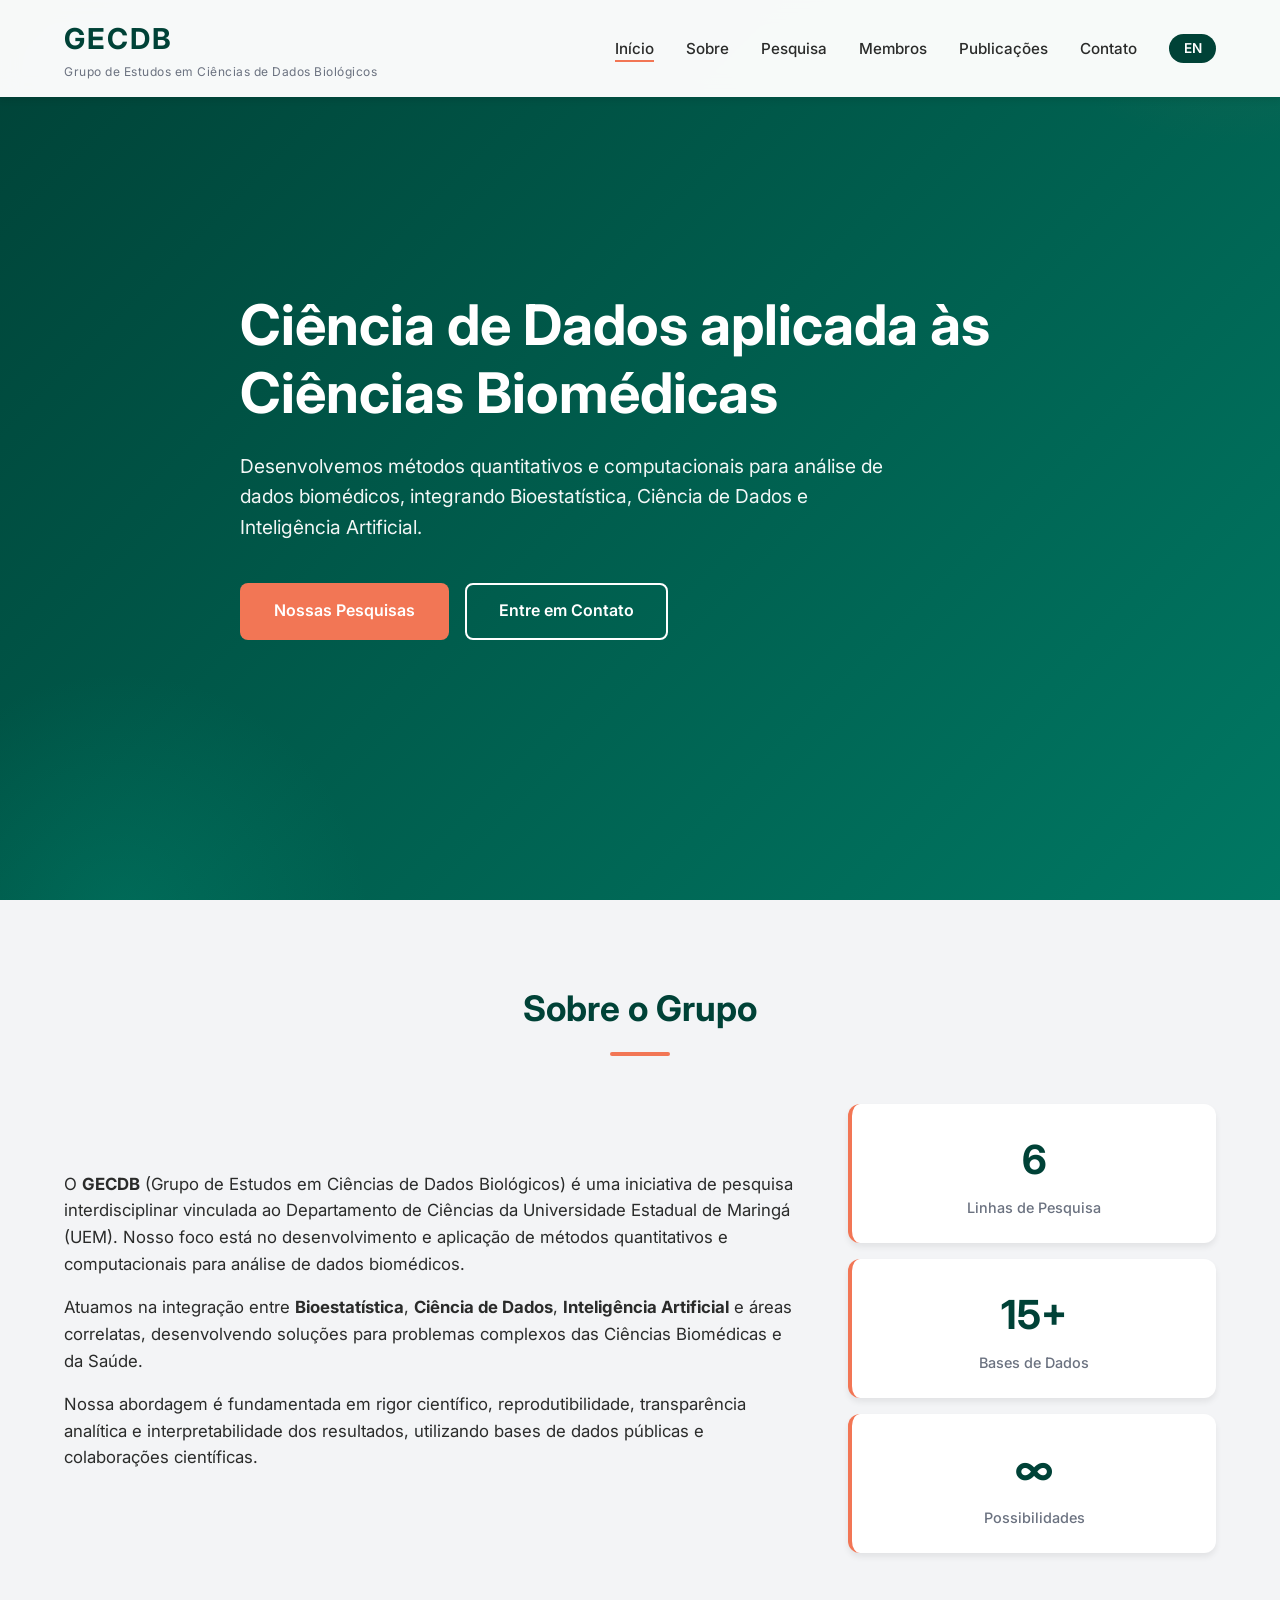
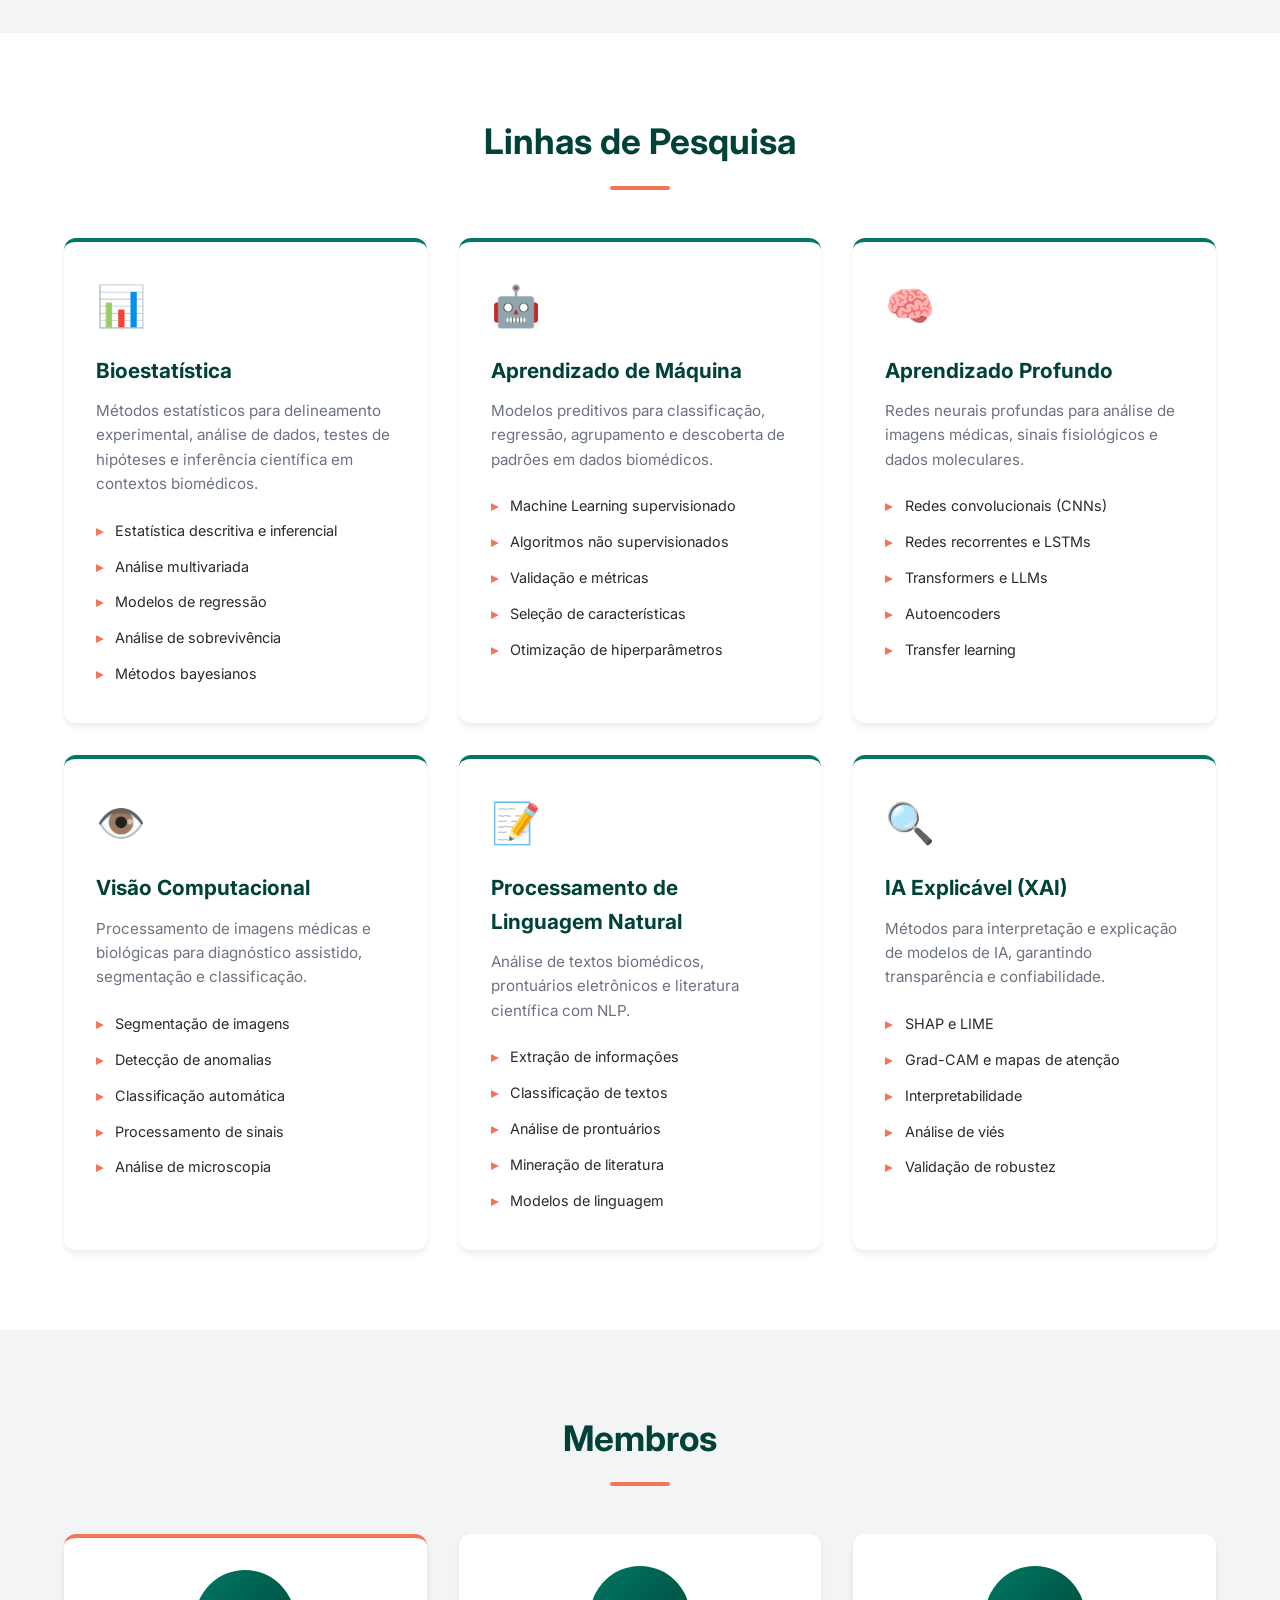
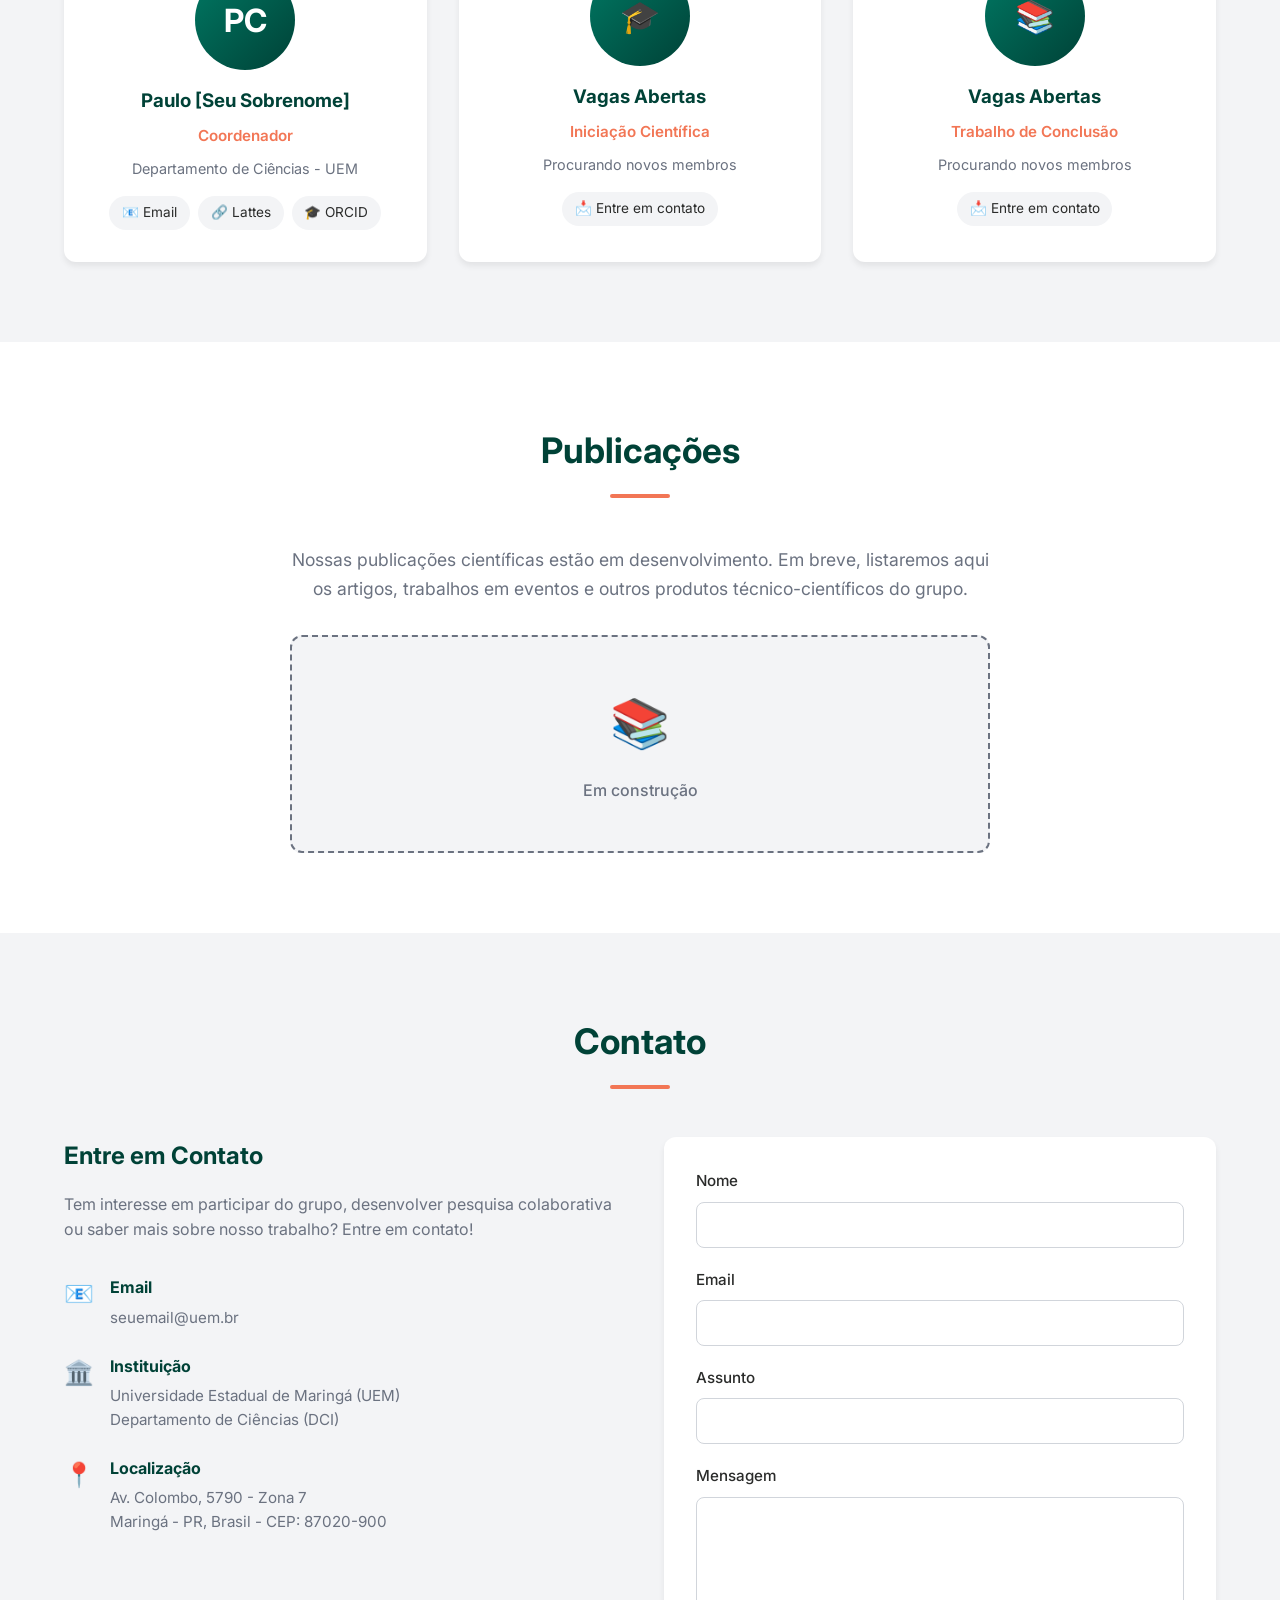
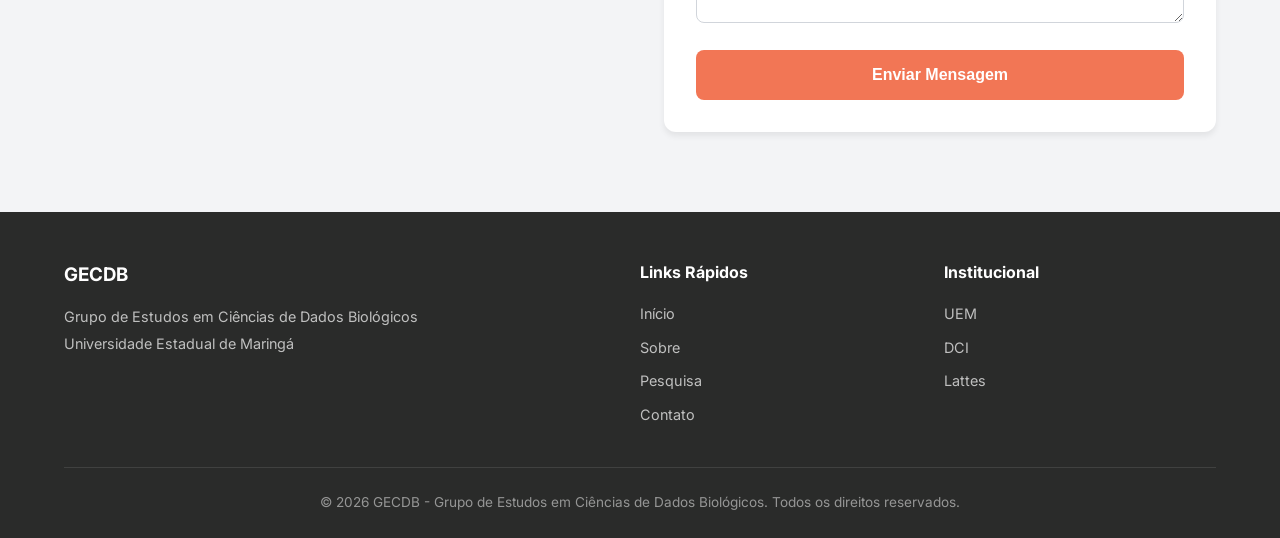
==== index.html @ 0b62d238 "Add files via upload" ====
<!DOCTYPE html>
<html lang="pt-BR">
<head>
    <meta charset="UTF-8">
    <meta name="viewport" content="width=device-width, initial-scale=1.0">
    <meta name="description" content="GECDB - Grupo de Estudos em Ciências de Dados Biológicos da Universidade Estadual de Maringá">
    <title>GECDB - Grupo de Estudos em Ciências de Dados Biológicos | UEM</title>
    <link rel="stylesheet" href="css/style.css">
    <link rel="preconnect" href="https://fonts.googleapis.com">
    <link rel="preconnect" href="https://fonts.gstatic.com" crossorigin>
    <link href="https://fonts.googleapis.com/css2?family=Inter:wght@300;400;500;600;700&display=swap" rel="stylesheet">
</head>
<body>

    <!-- CABEÇALHO -->
    <header class="header">
        <div class="container">
            <div class="header-content">
                <div class="logo">
                    <h1>GECDB</h1>
                    <span class="subtitle">Grupo de Estudos em Ciências de Dados Biológicos</span>
                </div>
                <nav class="nav">
                    <button class="menu-toggle" aria-label="Menu">
                        <span></span><span></span><span></span>
                    </button>
                    <ul class="nav-menu">
                        <li><a href="#inicio" class="nav-link active">Início</a></li>
                        <li><a href="#sobre" class="nav-link">Sobre</a></li>
                        <li><a href="#pesquisa" class="nav-link">Pesquisa</a></li>
                        <li><a href="#membros" class="nav-link">Membros</a></li>
                        <li><a href="#publicacoes" class="nav-link">Publicações</a></li>
                        <li><a href="#contato" class="nav-link">Contato</a></li>
                        <li><a href="en/" class="nav-link lang-switch">EN</a></li>
                    </ul>
                </nav>
            </div>
        </div>
    </header>

    <!-- HERO / INÍCIO -->
    <section id="inicio" class="hero">
        <div class="container">
            <div class="hero-content">
                <h2 class="hero-title">Ciência de Dados aplicada às Ciências Biomédicas</h2>
                <p class="hero-description">
                    Desenvolvemos métodos quantitativos e computacionais para análise de dados biomédicos,
                    integrando Bioestatística, Ciência de Dados e Inteligência Artificial.
                </p>
                <div class="hero-buttons">
                    <a href="#pesquisa" class="btn btn-primary">Nossas Pesquisas</a>
                    <a href="#contato" class="btn btn-secondary">Entre em Contato</a>
                </div>
            </div>
        </div>
    </section>

    <!-- SOBRE -->
    <section id="sobre" class="section about">
        <div class="container">
            <h2 class="section-title">Sobre o Grupo</h2>
            <div class="about-content">
                <div class="about-text">
                    <p>
                        O <strong>GECDB</strong> (Grupo de Estudos em Ciências de Dados Biológicos) é uma iniciativa
                        de pesquisa interdisciplinar vinculada ao Departamento de Ciências da Universidade Estadual
                        de Maringá (UEM). Nosso foco está no desenvolvimento e aplicação de métodos quantitativos
                        e computacionais para análise de dados biomédicos.
                    </p>
                    <p>
                        Atuamos na integração entre <strong>Bioestatística</strong>, <strong>Ciência de Dados</strong>,
                        <strong>Inteligência Artificial</strong> e áreas correlatas, desenvolvendo soluções para problemas
                        complexos das Ciências Biomédicas e da Saúde.
                    </p>
                    <p>
                        Nossa abordagem é fundamentada em rigor científico, reprodutibilidade, transparência analítica
                        e interpretabilidade dos resultados, utilizando bases de dados públicas e colaborações científicas.
                    </p>
                </div>
                <div class="about-stats">
                    <div class="stat-card">
                        <div class="stat-number">6</div>
                        <div class="stat-label">Linhas de Pesquisa</div>
                    </div>
                    <div class="stat-card">
                        <div class="stat-number">15+</div>
                        <div class="stat-label">Bases de Dados</div>
                    </div>
                    <div class="stat-card">
                        <div class="stat-number">∞</div>
                        <div class="stat-label">Possibilidades</div>
                    </div>
                </div>
            </div>
        </div>
    </section>

    <!-- LINHAS DE PESQUISA -->
    <section id="pesquisa" class="section research">
        <div class="container">
            <h2 class="section-title">Linhas de Pesquisa</h2>
            <div class="research-grid">
                <div class="research-card">
                    <div class="research-icon">📊</div>
                    <h3>Bioestatística</h3>
                    <p>Métodos estatísticos para delineamento experimental, análise de dados, testes de hipóteses e inferência científica em contextos biomédicos.</p>
                    <ul class="research-topics">
                        <li>Estatística descritiva e inferencial</li>
                        <li>Análise multivariada</li>
                        <li>Modelos de regressão</li>
                        <li>Análise de sobrevivência</li>
                        <li>Métodos bayesianos</li>
                    </ul>
                </div>

                <div class="research-card">
                    <div class="research-icon">🤖</div>
                    <h3>Aprendizado de Máquina</h3>
                    <p>Modelos preditivos para classificação, regressão, agrupamento e descoberta de padrões em dados biomédicos.</p>
                    <ul class="research-topics">
                        <li>Machine Learning supervisionado</li>
                        <li>Algoritmos não supervisionados</li>
                        <li>Validação e métricas</li>
                        <li>Seleção de características</li>
                        <li>Otimização de hiperparâmetros</li>
                    </ul>
                </div>

                <div class="research-card">
                    <div class="research-icon">🧠</div>
                    <h3>Aprendizado Profundo</h3>
                    <p>Redes neurais profundas para análise de imagens médicas, sinais fisiológicos e dados moleculares.</p>
                    <ul class="research-topics">
                        <li>Redes convolucionais (CNNs)</li>
                        <li>Redes recorrentes e LSTMs</li>
                        <li>Transformers e LLMs</li>
                        <li>Autoencoders</li>
                        <li>Transfer learning</li>
                    </ul>
                </div>

                <div class="research-card">
                    <div class="research-icon">👁️</div>
                    <h3>Visão Computacional</h3>
                    <p>Processamento de imagens médicas e biológicas para diagnóstico assistido, segmentação e classificação.</p>
                    <ul class="research-topics">
                        <li>Segmentação de imagens</li>
                        <li>Detecção de anomalias</li>
                        <li>Classificação automática</li>
                        <li>Processamento de sinais</li>
                        <li>Análise de microscopia</li>
                    </ul>
                </div>

                <div class="research-card">
                    <div class="research-icon">📝</div>
                    <h3>Processamento de Linguagem Natural</h3>
                    <p>Análise de textos biomédicos, prontuários eletrônicos e literatura científica com NLP.</p>
                    <ul class="research-topics">
                        <li>Extração de informações</li>
                        <li>Classificação de textos</li>
                        <li>Análise de prontuários</li>
                        <li>Mineração de literatura</li>
                        <li>Modelos de linguagem</li>
                    </ul>
                </div>

                <div class="research-card">
                    <div class="research-icon">🔍</div>
                    <h3>IA Explicável (XAI)</h3>
                    <p>Métodos para interpretação e explicação de modelos de IA, garantindo transparência e confiabilidade.</p>
                    <ul class="research-topics">
                        <li>SHAP e LIME</li>
                        <li>Grad-CAM e mapas de atenção</li>
                        <li>Interpretabilidade</li>
                        <li>Análise de viés</li>
                        <li>Validação de robustez</li>
                    </ul>
                </div>
            </div>
        </div>
    </section>

    <!-- MEMBROS -->
    <section id="membros" class="section members">
        <div class="container">
            <h2 class="section-title">Membros</h2>
            <div class="members-grid">
                <div class="member-card coordinator">
                    <div class="member-photo">
                        <div class="photo-placeholder">PC</div>
                    </div>
                    <h3>Paulo [Seu Sobrenome]</h3>
                    <p class="member-role">Coordenador</p>
                    <p class="member-affiliation">Departamento de Ciências - UEM</p>
                    <div class="member-links">
                        <a href="mailto:seuemail@uem.br" class="member-link">📧 Email</a>
                        <a href="#" class="member-link">🔗 Lattes</a>
                        <a href="#" class="member-link">🎓 ORCID</a>
                    </div>
                </div>

                <div class="member-card">
                    <div class="member-photo">
                        <div class="photo-placeholder">🎓</div>
                    </div>
                    <h3>Vagas Abertas</h3>
                    <p class="member-role">Iniciação Científica</p>
                    <p class="member-affiliation">Procurando novos membros</p>
                    <div class="member-links">
                        <a href="#contato" class="member-link">📩 Entre em contato</a>
                    </div>
                </div>

                <div class="member-card">
                    <div class="member-photo">
                        <div class="photo-placeholder">📚</div>
                    </div>
                    <h3>Vagas Abertas</h3>
                    <p class="member-role">Trabalho de Conclusão</p>
                    <p class="member-affiliation">Procurando novos membros</p>
                    <div class="member-links">
                        <a href="#contato" class="member-link">📩 Entre em contato</a>
                    </div>
                </div>
            </div>
        </div>
    </section>

    <!-- PUBLICAÇÕES -->
    <section id="publicacoes" class="section publications">
        <div class="container">
            <h2 class="section-title">Publicações</h2>
            <div class="publications-content">
                <p class="publications-intro">
                    Nossas publicações científicas estão em desenvolvimento. Em breve, listaremos aqui
                    os artigos, trabalhos em eventos e outros produtos técnico-científicos do grupo.
                </p>
                <div class="publications-placeholder">
                    <div class="placeholder-icon">📚</div>
                    <p>Em construção</p>
                </div>
            </div>
        </div>
    </section>

    <!-- CONTATO -->
    <section id="contato" class="section contact">
        <div class="container">
            <h2 class="section-title">Contato</h2>
            <div class="contact-content">
                <div class="contact-info">
                    <h3>Entre em Contato</h3>
                    <p>
                        Tem interesse em participar do grupo, desenvolver pesquisa colaborativa ou
                        saber mais sobre nosso trabalho? Entre em contato!
                    </p>
                    <div class="contact-details">
                        <div class="contact-item">
                            <span class="contact-icon">📧</span>
                            <div>
                                <strong>Email</strong>
                                <a href="mailto:seuemail@uem.br">seuemail@uem.br</a>
                            </div>
                        </div>
                        <div class="contact-item">
                            <span class="contact-icon">🏛️</span>
                            <div>
                                <strong>Instituição</strong>
                                <p>Universidade Estadual de Maringá (UEM)</p>
                                <p>Departamento de Ciências (DCI)</p>
                            </div>
                        </div>
                        <div class="contact-item">
                            <span class="contact-icon">📍</span>
                            <div>
                                <strong>Localização</strong>
                                <p>Av. Colombo, 5790 - Zona 7</p>
                                <p>Maringá - PR, Brasil - CEP: 87020-900</p>
                            </div>
                        </div>
                    </div>
                </div>
                <div class="contact-form-container">
                    <form class="contact-form" id="contactForm">
                        <div class="form-group">
                            <label for="name">Nome</label>
                            <input type="text" id="name" name="name" required>
                        </div>
                        <div class="form-group">
                            <label for="email">Email</label>
                            <input type="email" id="email" name="email" required>
                        </div>
                        <div class="form-group">
                            <label for="subject">Assunto</label>
                            <input type="text" id="subject" name="subject" required>
                        </div>
                        <div class="form-group">
                            <label for="message">Mensagem</label>
                            <textarea id="message" name="message" rows="5" required></textarea>
                        </div>
                        <button type="submit" class="btn btn-primary">Enviar Mensagem</button>
                    </form>
                </div>
            </div>
        </div>
    </section>

    <!-- RODAPÉ -->
    <footer class="footer">
        <div class="container">
            <div class="footer-content">
                <div class="footer-section">
                    <h3>GECDB</h3>
                    <p>Grupo de Estudos em Ciências de Dados Biológicos</p>
                    <p>Universidade Estadual de Maringá</p>
                </div>
                <div class="footer-section">
                    <h4>Links Rápidos</h4>
                    <ul>
                        <li><a href="#inicio">Início</a></li>
                        <li><a href="#sobre">Sobre</a></li>
                        <li><a href="#pesquisa">Pesquisa</a></li>
                        <li><a href="#contato">Contato</a></li>
                    </ul>
                </div>
                <div class="footer-section">
                    <h4>Institucional</h4>
                    <ul>
                        <li><a href="https://www.uem.br" target="_blank" rel="noopener">UEM</a></li>
                        <li><a href="https://www.dci.uem.br" target="_blank" rel="noopener">DCI</a></li>
                        <li><a href="https://plataformalattes.cnpq.br" target="_blank" rel="noopener">Lattes</a></li>
                    </ul>
                </div>
            </div>
            <div class="footer-bottom">
                <p>&copy; 2026 GECDB - Grupo de Estudos em Ciências de Dados Biológicos. Todos os direitos reservados.</p>
            </div>
        </div>
    </footer>

    <script src="js/script.js"></script>
</body>
</html>
---- css/style.css ----
/* ========================================
   VARIÁVEIS GLOBAIS (cores institucionais UEM + paleta própria)
   ======================================== */
:root {
    --verde-escuro: #004237;
    --verde-medio: #007863;
    --verde-claro: #00a88a;
    --coral: #f27655;
    --coral-escuro: #d85a3a;
    --cinza-escuro: #2a2b2a;
    --cinza-medio: #6b7280;
    --cinza-claro: #f3f4f6;
    --branco: #ffffff;
    --sombra: 0 4px 6px rgba(0, 0, 0, 0.07);
    --sombra-forte: 0 10px 25px rgba(0, 0, 0, 0.1);
    --transicao: all 0.3s ease;
}

/* ========================================
   RESET BÁSICO
   ======================================== */
* {
    margin: 0;
    padding: 0;
    box-sizing: border-box;
}

html {
    scroll-behavior: smooth;
    scroll-padding-top: 80px;
}

body {
    font-family: 'Inter', -apple-system, BlinkMacSystemFont, sans-serif;
    color: var(--cinza-escuro);
    line-height: 1.6;
    background: var(--branco);
}

a {
    color: var(--verde-medio);
    text-decoration: none;
    transition: var(--transicao);
}

a:hover {
    color: var(--coral);
}

ul {
    list-style: none;
}

img {
    max-width: 100%;
    display: block;
}

/* Container centralizado */
.container {
    max-width: 1200px;
    margin: 0 auto;
    padding: 0 1.5rem;
}

/* ========================================
   CABEÇALHO
   ======================================== */
.header {
    position: fixed;
    top: 0;
    left: 0;
    width: 100%;
    background: rgba(255, 255, 255, 0.97);
    backdrop-filter: blur(10px);
    box-shadow: var(--sombra);
    z-index: 1000;
    padding: 1rem 0;
}

.header-content {
    display: flex;
    justify-content: space-between;
    align-items: center;
}

.logo h1 {
    font-size: 1.8rem;
    font-weight: 700;
    color: var(--verde-escuro);
    letter-spacing: 2px;
}

.logo .subtitle {
    display: block;
    font-size: 0.75rem;
    color: var(--cinza-medio);
    font-weight: 400;
    letter-spacing: 0.5px;
}

.nav-menu {
    display: flex;
    gap: 2rem;
    align-items: center;
}

.nav-link {
    color: var(--cinza-escuro);
    font-weight: 500;
    font-size: 0.95rem;
    position: relative;
    padding: 0.25rem 0;
}

.nav-link::after {
    content: '';
    position: absolute;
    bottom: 0;
    left: 0;
    width: 0;
    height: 2px;
    background: var(--coral);
    transition: var(--transicao);
}

.nav-link:hover::after,
.nav-link.active::after {
    width: 100%;
}

.lang-switch {
    background: var(--verde-escuro);
    color: var(--branco) !important;
    padding: 0.4rem 0.9rem;
    border-radius: 20px;
    font-size: 0.85rem;
    font-weight: 600;
}

.lang-switch:hover {
    background: var(--coral);
    color: var(--branco) !important;
}

/* Botão menu mobile */
.menu-toggle {
    display: none;
    flex-direction: column;
    gap: 5px;
    background: none;
    border: none;
    cursor: pointer;
    padding: 0.5rem;
}

.menu-toggle span {
    width: 25px;
    height: 3px;
    background: var(--verde-escuro);
    border-radius: 2px;
    transition: var(--transicao);
}

/* ========================================
   HERO (SEÇÃO INICIAL)
   ======================================== */
.hero {
    min-height: 100vh;
    display: flex;
    align-items: center;
    background: linear-gradient(135deg, var(--verde-escuro) 0%, var(--verde-medio) 100%);
    color: var(--branco);
    padding: 6rem 0 4rem;
    position: relative;
    overflow: hidden;
}

.hero::before {
    content: '';
    position: absolute;
    top: -50%;
    right: -20%;
    width: 600px;
    height: 600px;
    background: radial-gradient(circle, rgba(242, 118, 85, 0.15) 0%, transparent 70%);
    border-radius: 50%;
}

.hero::after {
    content: '';
    position: absolute;
    bottom: -30%;
    left: -10%;
    width: 500px;
    height: 500px;
    background: radial-gradient(circle, rgba(0, 168, 138, 0.2) 0%, transparent 70%);
    border-radius: 50%;
}

.hero-content {
    position: relative;
    z-index: 1;
    max-width: 800px;
}

.hero-title {
    font-size: clamp(2rem, 5vw, 3.5rem);
    font-weight: 700;
    line-height: 1.2;
    margin-bottom: 1.5rem;
}

.hero-description {
    font-size: 1.2rem;
    margin-bottom: 2.5rem;
    opacity: 0.95;
    max-width: 650px;
}

.hero-buttons {
    display: flex;
    gap: 1rem;
    flex-wrap: wrap;
}

/* ========================================
   BOTÕES
   ======================================== */
.btn {
    display: inline-block;
    padding: 0.85rem 2rem;
    border-radius: 8px;
    font-weight: 600;
    font-size: 1rem;
    cursor: pointer;
    border: 2px solid transparent;
    transition: var(--transicao);
    text-align: center;
}

.btn-primary {
    background: var(--coral);
    color: var(--branco);
}

.btn-primary:hover {
    background: var(--coral-escuro);
    color: var(--branco);
    transform: translateY(-2px);
    box-shadow: var(--sombra-forte);
}

.btn-secondary {
    background: transparent;
    color: var(--branco);
    border-color: var(--branco);
}

.btn-secondary:hover {
    background: var(--branco);
    color: var(--verde-escuro);
    transform: translateY(-2px);
}

/* ========================================
   SEÇÕES GERAIS
   ======================================== */
.section {
    padding: 5rem 0;
}

.section-title {
    font-size: 2.2rem;
    font-weight: 700;
    color: var(--verde-escuro);
    text-align: center;
    margin-bottom: 3rem;
    position: relative;
}

.section-title::after {
    content: '';
    display: block;
    width: 60px;
    height: 4px;
    background: var(--coral);
    margin: 1rem auto 0;
    border-radius: 2px;
}

/* ========================================
   SOBRE
   ======================================== */
.about {
    background: var(--cinza-claro);
}

.about-content {
    display: grid;
    grid-template-columns: 2fr 1fr;
    gap: 3rem;
    align-items: center;
}

.about-text p {
    margin-bottom: 1rem;
    font-size: 1.05rem;
    color: var(--cinza-escuro);
}

.about-stats {
    display: flex;
    flex-direction: column;
    gap: 1rem;
}

.stat-card {
    background: var(--branco);
    padding: 1.5rem;
    border-radius: 12px;
    text-align: center;
    box-shadow: var(--sombra);
    border-left: 4px solid var(--coral);
    transition: var(--transicao);
}

.stat-card:hover {
    transform: translateY(-3px);
    box-shadow: var(--sombra-forte);
}

.stat-number {
    font-size: 2.5rem;
    font-weight: 700;
    color: var(--verde-escuro);
}

.stat-label {
    font-size: 0.9rem;
    color: var(--cinza-medio);
    font-weight: 500;
    margin-top: 0.25rem;
}

/* ========================================
   PESQUISA (GRID DE CARDS)
   ======================================== */
.research-grid {
    display: grid;
    grid-template-columns: repeat(auto-fit, minmax(300px, 1fr));
    gap: 2rem;
}

.research-card {
    background: var(--branco);
    padding: 2rem;
    border-radius: 12px;
    box-shadow: var(--sombra);
    transition: var(--transicao);
    border-top: 4px solid var(--verde-medio);
}

.research-card:hover {
    transform: translateY(-5px);
    box-shadow: var(--sombra-forte);
    border-top-color: var(--coral);
}

.research-icon {
    font-size: 2.5rem;
    margin-bottom: 1rem;
}

.research-card h3 {
    color: var(--verde-escuro);
    font-size: 1.3rem;
    margin-bottom: 0.75rem;
}

.research-card p {
    color: var(--cinza-medio);
    margin-bottom: 1rem;
    font-size: 0.95rem;
}

.research-topics {
    list-style: none;
    padding: 0;
}

.research-topics li {
    padding: 0.4rem 0;
    padding-left: 1.2rem;
    position: relative;
    font-size: 0.9rem;
    color: var(--cinza-escuro);
}

.research-topics li::before {
    content: '▸';
    position: absolute;
    left: 0;
    color: var(--coral);
    font-weight: bold;
}

/* ========================================
   MEMBROS
   ======================================== */
.members {
    background: var(--cinza-claro);
}

.members-grid {
    display: grid;
    grid-template-columns: repeat(auto-fit, minmax(250px, 1fr));
    gap: 2rem;
}

.member-card {
    background: var(--branco);
    padding: 2rem;
    border-radius: 12px;
    text-align: center;
    box-shadow: var(--sombra);
    transition: var(--transicao);
}

.member-card:hover {
    transform: translateY(-5px);
    box-shadow: var(--sombra-forte);
}

.member-card.coordinator {
    border-top: 4px solid var(--coral);
}

.member-photo {
    width: 100px;
    height: 100px;
    margin: 0 auto 1rem;
    border-radius: 50%;
    background: linear-gradient(135deg, var(--verde-medio), var(--verde-escuro));
    display: flex;
    align-items: center;
    justify-content: center;
    color: var(--branco);
    font-size: 2rem;
    font-weight: 700;
}

.member-card h3 {
    color: var(--verde-escuro);
    margin-bottom: 0.5rem;
}

.member-role {
    color: var(--coral);
    font-weight: 600;
    font-size: 0.95rem;
    margin-bottom: 0.5rem;
}

.member-affiliation {
    color: var(--cinza-medio);
    font-size: 0.9rem;
    margin-bottom: 1rem;
}

.member-links {
    display: flex;
    gap: 0.5rem;
    justify-content: center;
    flex-wrap: wrap;
}

.member-link {
    background: var(--cinza-claro);
    padding: 0.4rem 0.8rem;
    border-radius: 20px;
    font-size: 0.85rem;
    color: var(--cinza-escuro);
}

.member-link:hover {
    background: var(--coral);
    color: var(--branco);
}

/* ========================================
   PUBLICAÇÕES
   ======================================== */
.publications-content {
    text-align: center;
    max-width: 700px;
    margin: 0 auto;
}

.publications-intro {
    font-size: 1.1rem;
    color: var(--cinza-medio);
    margin-bottom: 2rem;
}

.publications-placeholder {
    background: var(--cinza-claro);
    padding: 3rem;
    border-radius: 12px;
    border: 2px dashed var(--cinza-medio);
}

.placeholder-icon {
    font-size: 3rem;
    margin-bottom: 1rem;
}

.publications-placeholder p {
    color: var(--cinza-medio);
    font-weight: 500;
}

/* ========================================
   CONTATO
   ======================================== */
.contact {
    background: var(--cinza-claro);
}

.contact-content {
    display: grid;
    grid-template-columns: 1fr 1fr;
    gap: 3rem;
}

.contact-info h3 {
    color: var(--verde-escuro);
    font-size: 1.5rem;
    margin-bottom: 1rem;
}

.contact-info > p {
    color: var(--cinza-medio);
    margin-bottom: 2rem;
}

.contact-details {
    display: flex;
    flex-direction: column;
    gap: 1.5rem;
}

.contact-item {
    display: flex;
    gap: 1rem;
    align-items: flex-start;
}

.contact-icon {
    font-size: 1.5rem;
    flex-shrink: 0;
}

.contact-item strong {
    display: block;
    color: var(--verde-escuro);
    margin-bottom: 0.25rem;
}

.contact-item p,
.contact-item a {
    color: var(--cinza-medio);
    font-size: 0.95rem;
}

/* Formulário */
.contact-form {
    background: var(--branco);
    padding: 2rem;
    border-radius: 12px;
    box-shadow: var(--sombra);
}

.form-group {
    margin-bottom: 1.25rem;
}

.form-group label {
    display: block;
    margin-bottom: 0.5rem;
    color: var(--cinza-escuro);
    font-weight: 500;
    font-size: 0.95rem;
}

.form-group input,
.form-group textarea {
    width: 100%;
    padding: 0.75rem 1rem;
    border: 1px solid #d1d5db;
    border-radius: 8px;
    font-family: inherit;
    font-size: 1rem;
    transition: var(--transicao);
}

.form-group input:focus,
.form-group textarea:focus {
    outline: none;
    border-color: var(--verde-medio);
    box-shadow: 0 0 0 3px rgba(0, 120, 99, 0.1);
}

.form-group textarea {
    resize: vertical;
    min-height: 120px;
}

.contact-form .btn {
    width: 100%;
}

/* ========================================
   RODAPÉ
   ======================================== */
.footer {
    background: var(--cinza-escuro);
    color: var(--branco);
    padding: 3rem 0 1.5rem;
}

.footer-content {
    display: grid;
    grid-template-columns: 2fr 1fr 1fr;
    gap: 2rem;
    margin-bottom: 2rem;
}

.footer-section h3,
.footer-section h4 {
    margin-bottom: 1rem;
    color: var(--branco);
}

.footer-section p {
    color: rgba(255, 255, 255, 0.7);
    font-size: 0.9rem;
    margin-bottom: 0.25rem;
}

.footer-section ul li {
    margin-bottom: 0.5rem;
}

.footer-section ul li a {
    color: rgba(255, 255, 255, 0.7);
    font-size: 0.9rem;
}

.footer-section ul li a:hover {
    color: var(--coral);
}

.footer-bottom {
    text-align: center;
    padding-top: 1.5rem;
    border-top: 1px solid rgba(255, 255, 255, 0.1);
}

.footer-bottom p {
    color: rgba(255, 255, 255, 0.5);
    font-size: 0.85rem;
}

/* ========================================
   RESPONSIVIDADE (CELULAR)
   ======================================== */
@media (max-width: 768px) {
    .menu-toggle {
        display: flex;
    }

    .nav-menu {
        position: fixed;
        top: 75px;
        right: -100%;
        width: 80%;
        max-width: 300px;
        height: calc(100vh - 75px);
        background: var(--branco);
        flex-direction: column;
        padding: 2rem;
        gap: 1.5rem;
        box-shadow: -5px 0 15px rgba(0, 0, 0, 0.1);
        transition: var(--transicao);
    }

    .nav-menu.active {
        right: 0;
    }

    .about-content,
    .contact-content {
        grid-template-columns: 1fr;
    }

    .footer-content {
        grid-template-columns: 1fr;
        text-align: center;
    }

    .hero-title {
        font-size: 2rem;
    }

    .hero-description {
        font-size: 1rem;
    }

    .section {
        padding: 3rem 0;
    }

    .section-title {
        font-size: 1.7rem;
    }
}
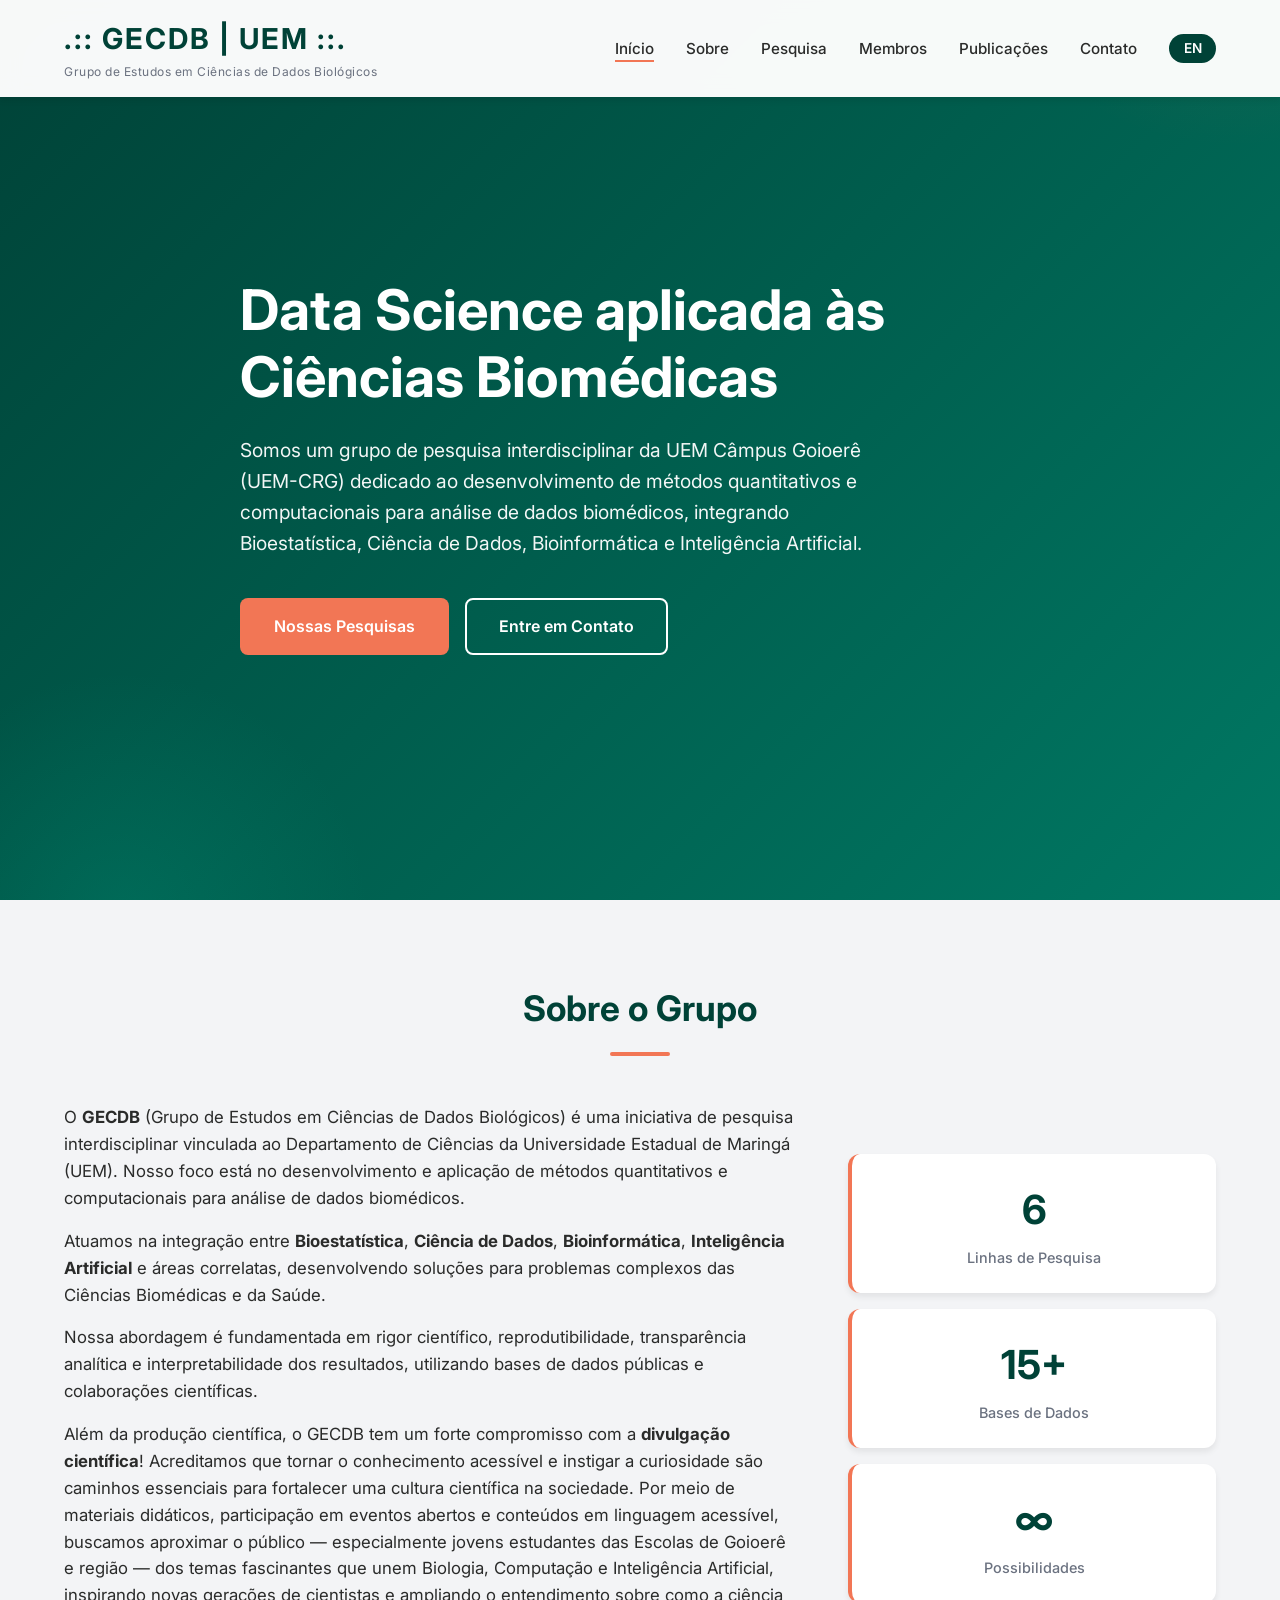
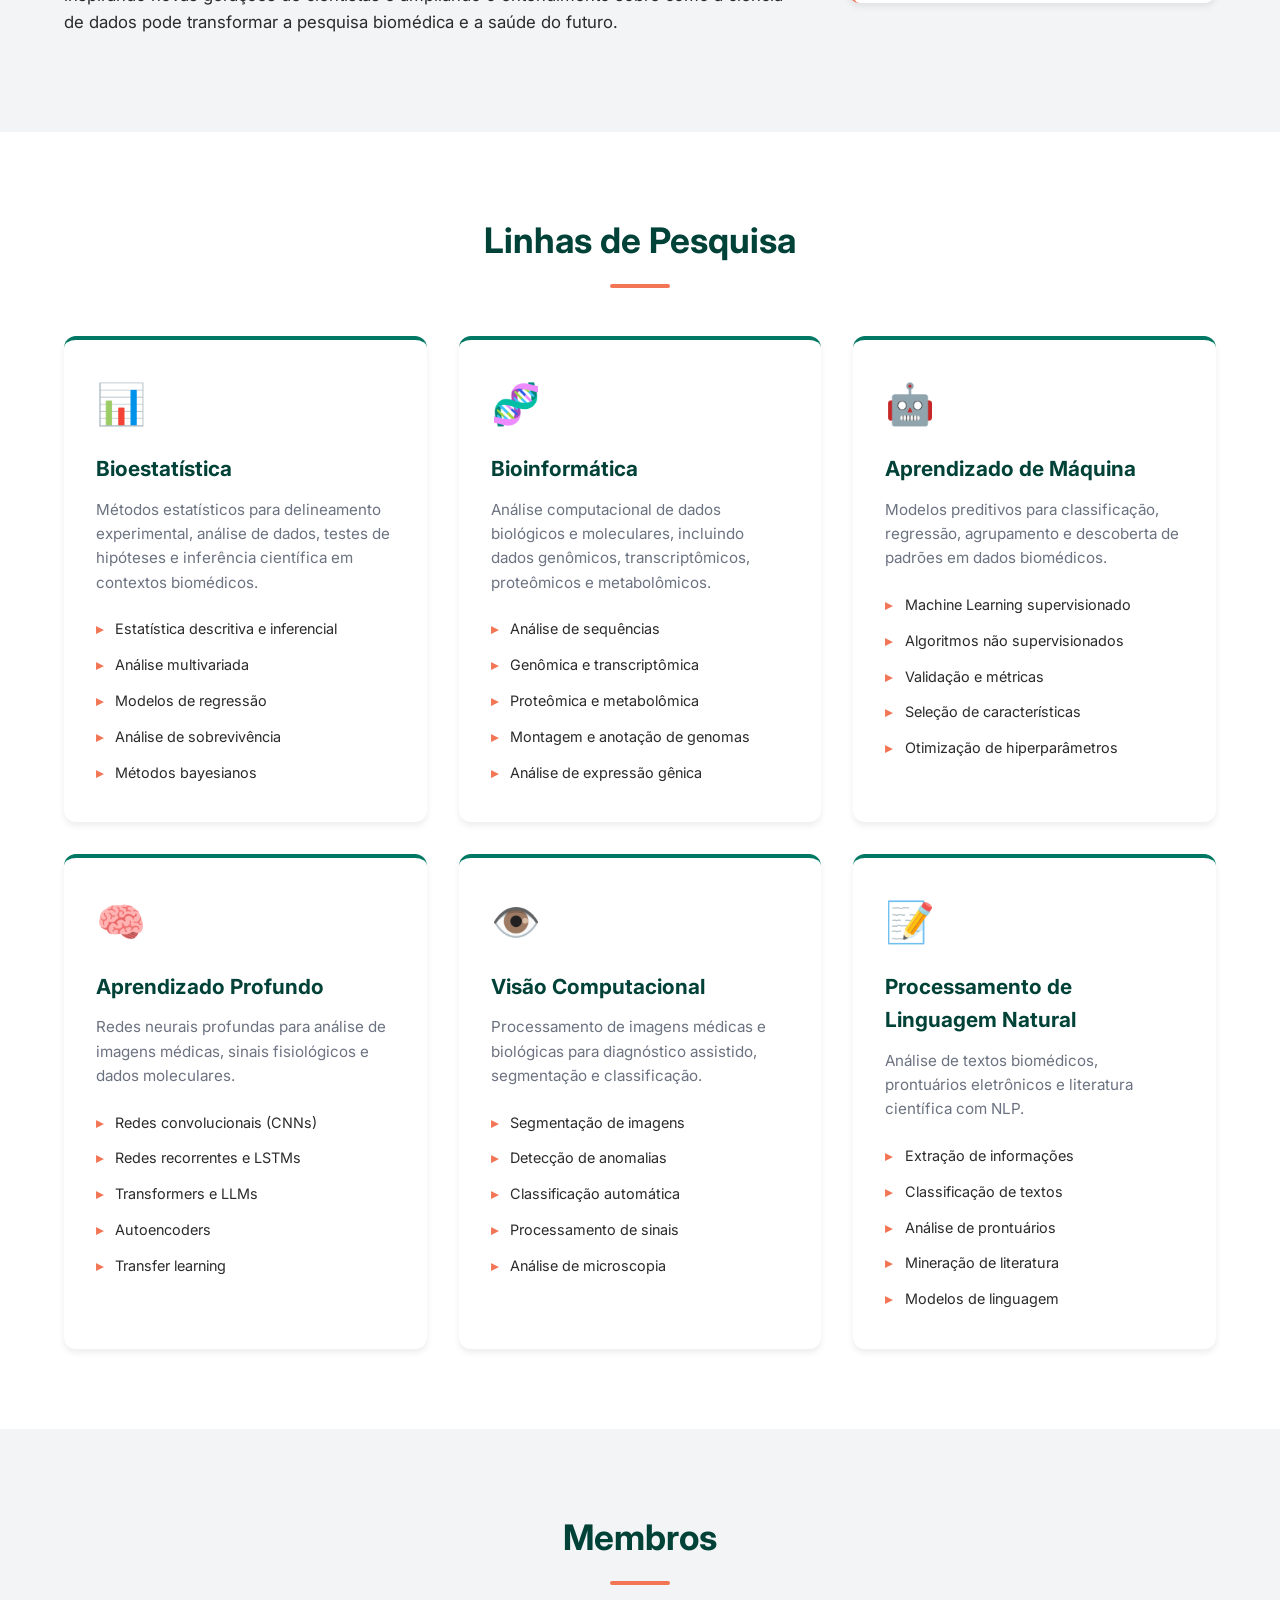
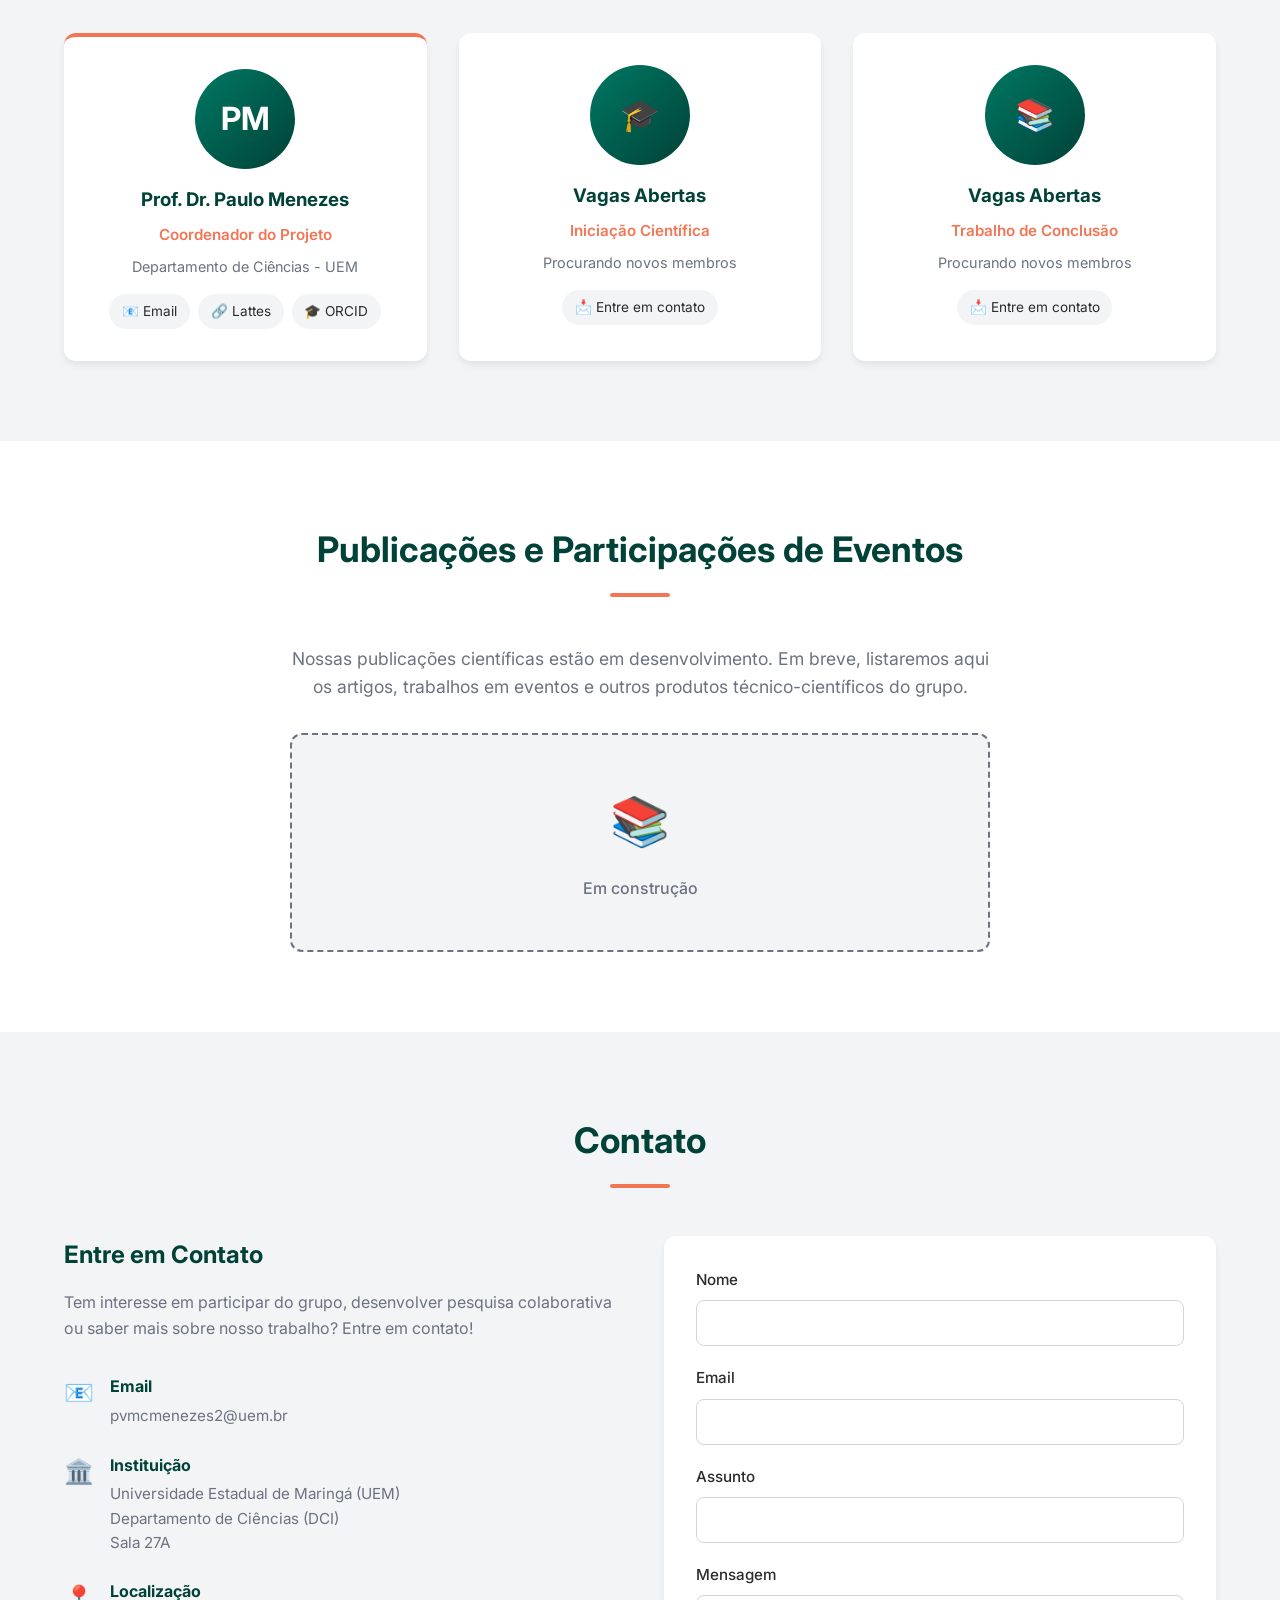
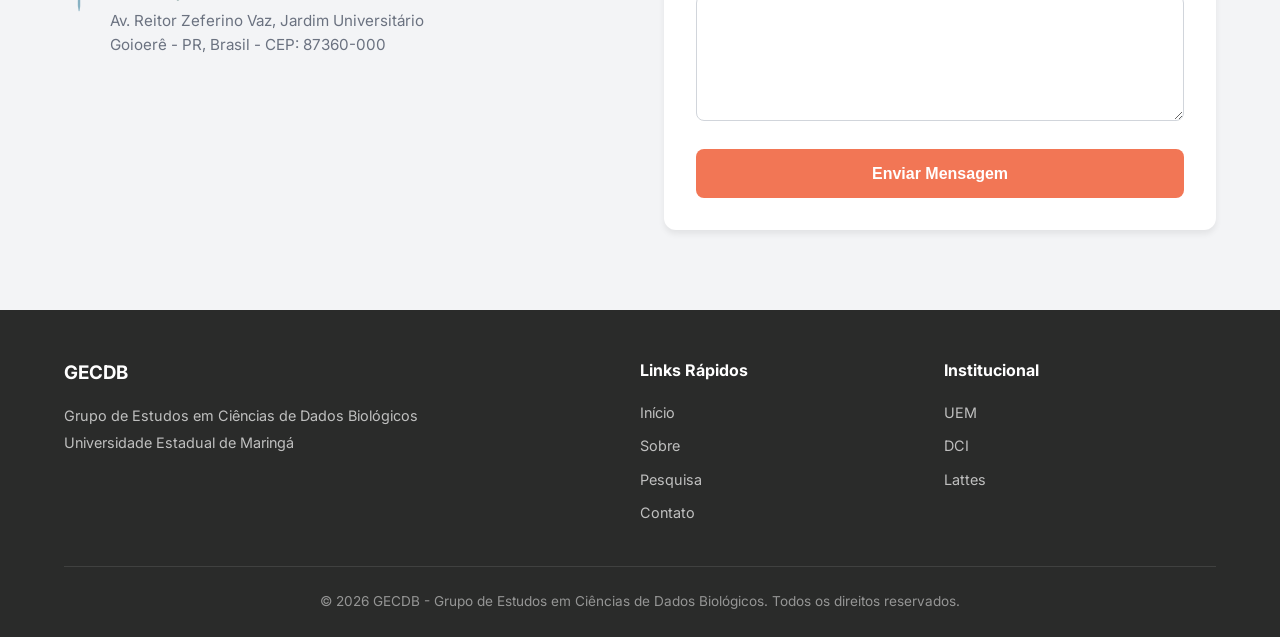
==== commit 48c3297e: "Add files via upload" ====
--- a/index.html
+++ b/index.html
@@ -4,7 +4,8 @@
     <meta charset="UTF-8">
     <meta name="viewport" content="width=device-width, initial-scale=1.0">
     <meta name="description" content="GECDB - Grupo de Estudos em Ciências de Dados Biológicos da Universidade Estadual de Maringá">
-    <title>GECDB - Grupo de Estudos em Ciências de Dados Biológicos | UEM</title>
+    <title>GECDB | Ciências de Dados | UEM</title> <!-- Este é um comentário -->
+
     <link rel="stylesheet" href="css/style.css">
     <link rel="preconnect" href="https://fonts.googleapis.com">
     <link rel="preconnect" href="https://fonts.gstatic.com" crossorigin>
@@ -17,7 +18,7 @@
         <div class="container">
             <div class="header-content">
                 <div class="logo">
-                    <h1>GECDB</h1>
+                    <h1>.:: GECDB | UEM ::.</h1>
                     <span class="subtitle">Grupo de Estudos em Ciências de Dados Biológicos</span>
                 </div>
                 <nav class="nav">
@@ -42,10 +43,10 @@
     <section id="inicio" class="hero">
         <div class="container">
             <div class="hero-content">
-                <h2 class="hero-title">Ciência de Dados aplicada às Ciências Biomédicas</h2>
+                <h2 class="hero-title">Data Science aplicada às Ciências Biomédicas</h2>
                 <p class="hero-description">
-                    Desenvolvemos métodos quantitativos e computacionais para análise de dados biomédicos,
-                    integrando Bioestatística, Ciência de Dados e Inteligência Artificial.
+                    Somos um grupo de pesquisa interdisciplinar da UEM Câmpus Goioerê (UEM-CRG) dedicado ao desenvolvimento de métodos quantitativos e computacionais para análise de dados biomédicos,
+                    integrando Bioestatística, Ciência de Dados, Bioinformática e Inteligência Artificial.
                 </p>
                 <div class="hero-buttons">
                     <a href="#pesquisa" class="btn btn-primary">Nossas Pesquisas</a>
@@ -69,12 +70,22 @@
                     </p>
                     <p>
                         Atuamos na integração entre <strong>Bioestatística</strong>, <strong>Ciência de Dados</strong>,
-                        <strong>Inteligência Artificial</strong> e áreas correlatas, desenvolvendo soluções para problemas
-                        complexos das Ciências Biomédicas e da Saúde.
+                        <strong>Bioinformática</strong>, <strong>Inteligência Artificial</strong> e áreas correlatas,
+                        desenvolvendo soluções para problemas complexos das Ciências Biomédicas e da Saúde.
                     </p>
                     <p>
                         Nossa abordagem é fundamentada em rigor científico, reprodutibilidade, transparência analítica
                         e interpretabilidade dos resultados, utilizando bases de dados públicas e colaborações científicas.
+                    </p>
+                    <p>
+                        Além da produção científica, o GECDB tem um forte compromisso com a <strong>divulgação
+                        científica</strong>! Acreditamos que tornar o conhecimento acessível e instigar a curiosidade
+                        são caminhos essenciais para fortalecer uma cultura científica na sociedade. Por meio de
+                        materiais didáticos, participação em eventos abertos e conteúdos em linguagem acessível,
+                        buscamos aproximar o público — especialmente jovens estudantes das Escolas de Goioerê e região — dos temas fascinantes que
+                        unem Biologia, Computação e Inteligência Artificial, inspirando novas gerações de cientistas e ampliando
+                        o entendimento sobre como a ciência de dados pode transformar a pesquisa biomédica e a
+                        saúde do futuro.
                     </p>
                 </div>
                 <div class="about-stats">
@@ -114,6 +125,19 @@
                 </div>
 
                 <div class="research-card">
+                    <div class="research-icon">🧬</div>
+                    <h3>Bioinformática</h3>
+                    <p>Análise computacional de dados biológicos e moleculares, incluindo dados genômicos, transcriptômicos, proteômicos e metabolômicos.</p>
+                    <ul class="research-topics">
+                        <li>Análise de sequências</li>
+                        <li>Genômica e transcriptômica</li>
+                        <li>Proteômica e metabolômica</li>
+                        <li>Montagem e anotação de genomas</li>
+                        <li>Análise de expressão gênica</li>
+                    </ul>
+                </div>
+
+                <div class="research-card">
                     <div class="research-icon">🤖</div>
                     <h3>Aprendizado de Máquina</h3>
                     <p>Modelos preditivos para classificação, regressão, agrupamento e descoberta de padrões em dados biomédicos.</p>
@@ -164,19 +188,6 @@
                         <li>Modelos de linguagem</li>
                     </ul>
                 </div>
-
-                <div class="research-card">
-                    <div class="research-icon">🔍</div>
-                    <h3>IA Explicável (XAI)</h3>
-                    <p>Métodos para interpretação e explicação de modelos de IA, garantindo transparência e confiabilidade.</p>
-                    <ul class="research-topics">
-                        <li>SHAP e LIME</li>
-                        <li>Grad-CAM e mapas de atenção</li>
-                        <li>Interpretabilidade</li>
-                        <li>Análise de viés</li>
-                        <li>Validação de robustez</li>
-                    </ul>
-                </div>
             </div>
         </div>
     </section>
@@ -188,15 +199,15 @@
             <div class="members-grid">
                 <div class="member-card coordinator">
                     <div class="member-photo">
-                        <div class="photo-placeholder">PC</div>
-                    </div>
-                    <h3>Paulo [Seu Sobrenome]</h3>
-                    <p class="member-role">Coordenador</p>
+                        <div class="photo-placeholder">PM</div>
+                    </div>
+                    <h3>Prof. Dr. Paulo Menezes</h3>
+                    <p class="member-role">Coordenador do Projeto</p>
                     <p class="member-affiliation">Departamento de Ciências - UEM</p>
                     <div class="member-links">
-                        <a href="mailto:seuemail@uem.br" class="member-link">📧 Email</a>
-                        <a href="#" class="member-link">🔗 Lattes</a>
-                        <a href="#" class="member-link">🎓 ORCID</a>
+                        <a href="mailto:pvmcmenezes2@uem.br" class="member-link">📧 Email</a>
+                        <a href="http://lattes.cnpq.br/9989115415178129" class="member-link">🔗 Lattes</a>
+                        <a href="https://orcid.org/0000-0002-5826-5007" class="member-link">🎓 ORCID</a>
                     </div>
                 </div>
 
@@ -208,7 +219,7 @@
                     <p class="member-role">Iniciação Científica</p>
                     <p class="member-affiliation">Procurando novos membros</p>
                     <div class="member-links">
-                        <a href="#contato" class="member-link">📩 Entre em contato</a>
+                        <a href="mailto:pvmcmenezes2@uem.br" class="member-link">📩 Entre em contato</a>
                     </div>
                 </div>
 
@@ -220,7 +231,7 @@
                     <p class="member-role">Trabalho de Conclusão</p>
                     <p class="member-affiliation">Procurando novos membros</p>
                     <div class="member-links">
-                        <a href="#contato" class="member-link">📩 Entre em contato</a>
+                        <a href="mailto:pvmcmenezes2@uem.br" class="member-link">📩 Entre em contato</a>
                     </div>
                 </div>
             </div>
@@ -230,7 +241,7 @@
     <!-- PUBLICAÇÕES -->
     <section id="publicacoes" class="section publications">
         <div class="container">
-            <h2 class="section-title">Publicações</h2>
+            <h2 class="section-title">Publicações e Participações de Eventos</h2>
             <div class="publications-content">
                 <p class="publications-intro">
                     Nossas publicações científicas estão em desenvolvimento. Em breve, listaremos aqui
@@ -260,7 +271,7 @@
                             <span class="contact-icon">📧</span>
                             <div>
                                 <strong>Email</strong>
-                                <a href="mailto:seuemail@uem.br">seuemail@uem.br</a>
+                                <a href="mailto:pvmcmenezes2@uem.br">pvmcmenezes2@uem.br</a>
                             </div>
                         </div>
                         <div class="contact-item">
@@ -269,14 +280,15 @@
                                 <strong>Instituição</strong>
                                 <p>Universidade Estadual de Maringá (UEM)</p>
                                 <p>Departamento de Ciências (DCI)</p>
+                                <p>Sala 27A</p>
                             </div>
                         </div>
                         <div class="contact-item">
                             <span class="contact-icon">📍</span>
                             <div>
                                 <strong>Localização</strong>
-                                <p>Av. Colombo, 5790 - Zona 7</p>
-                                <p>Maringá - PR, Brasil - CEP: 87020-900</p>
+                                <p>Av. Reitor Zeferino Vaz, Jardim Universitário</p>
+                                <p>Goioerê - PR, Brasil - CEP: 87360-000</p>
                             </div>
                         </div>
                     </div>
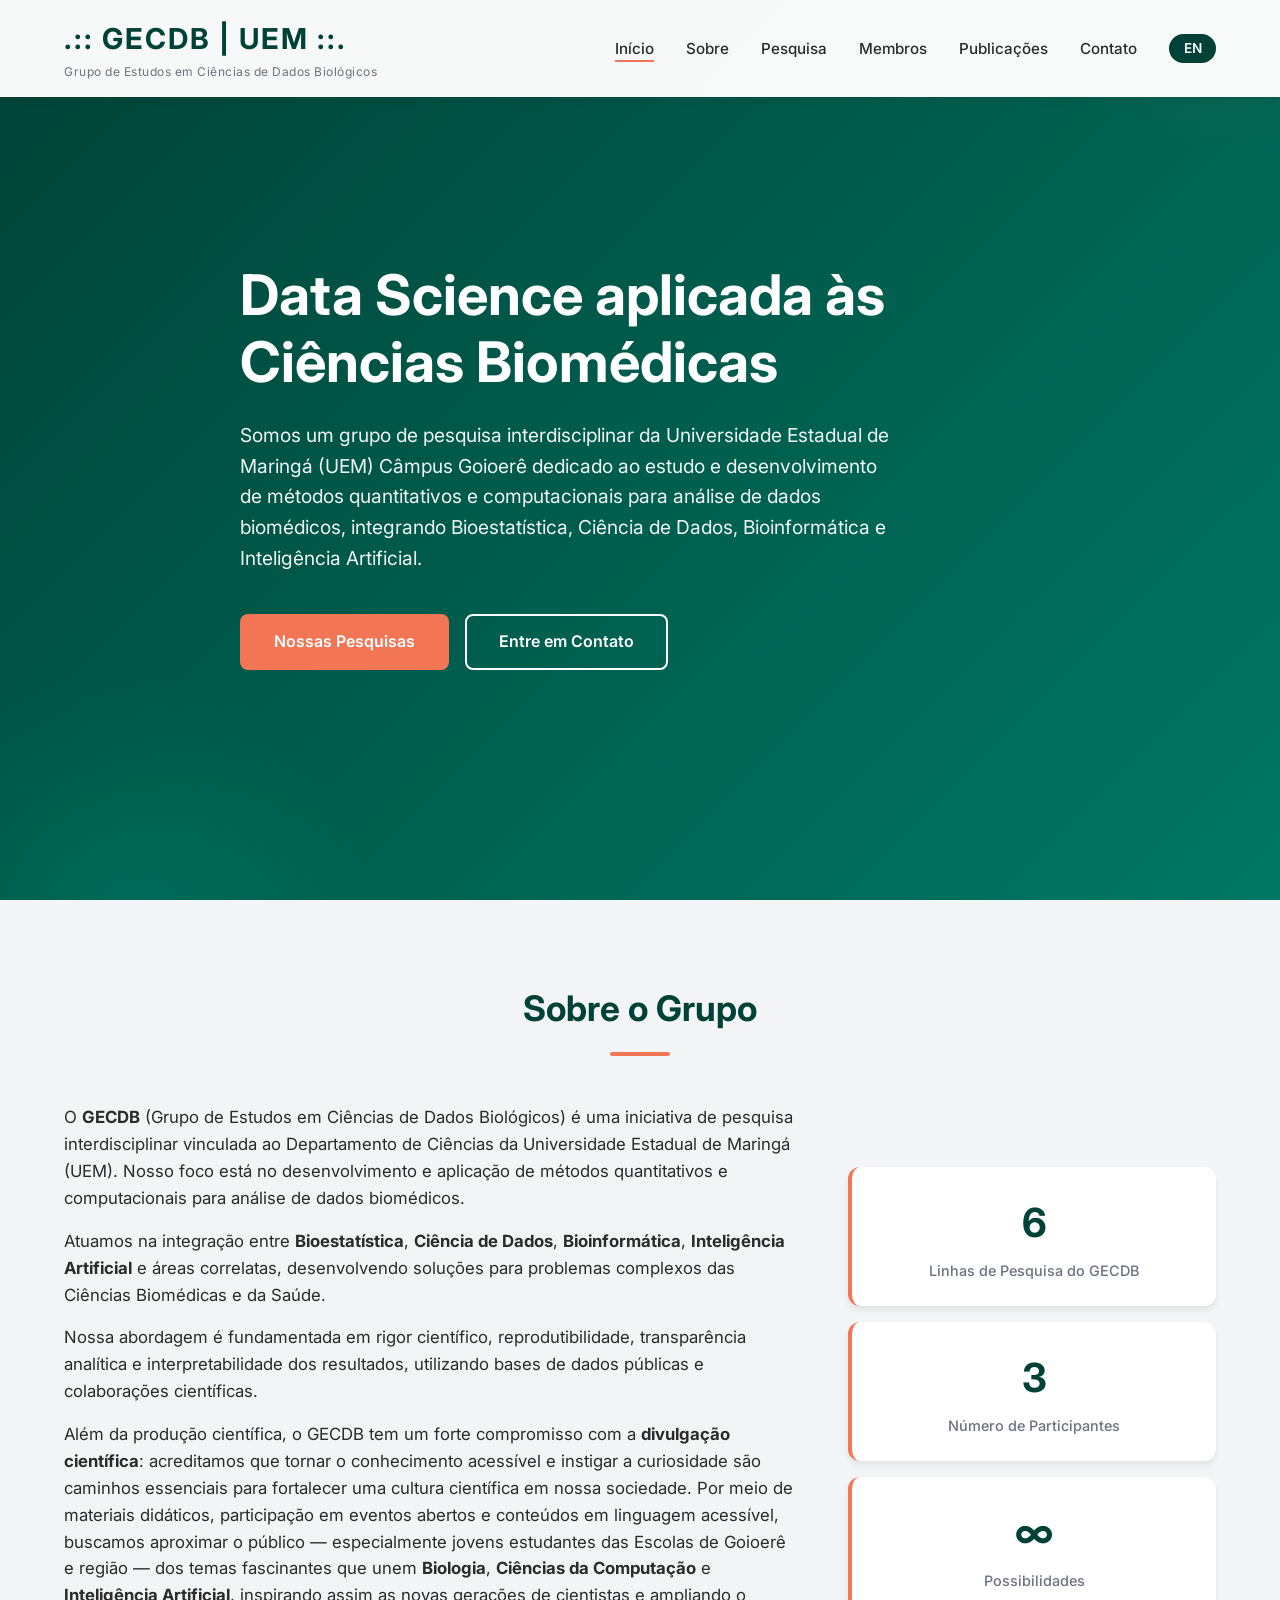
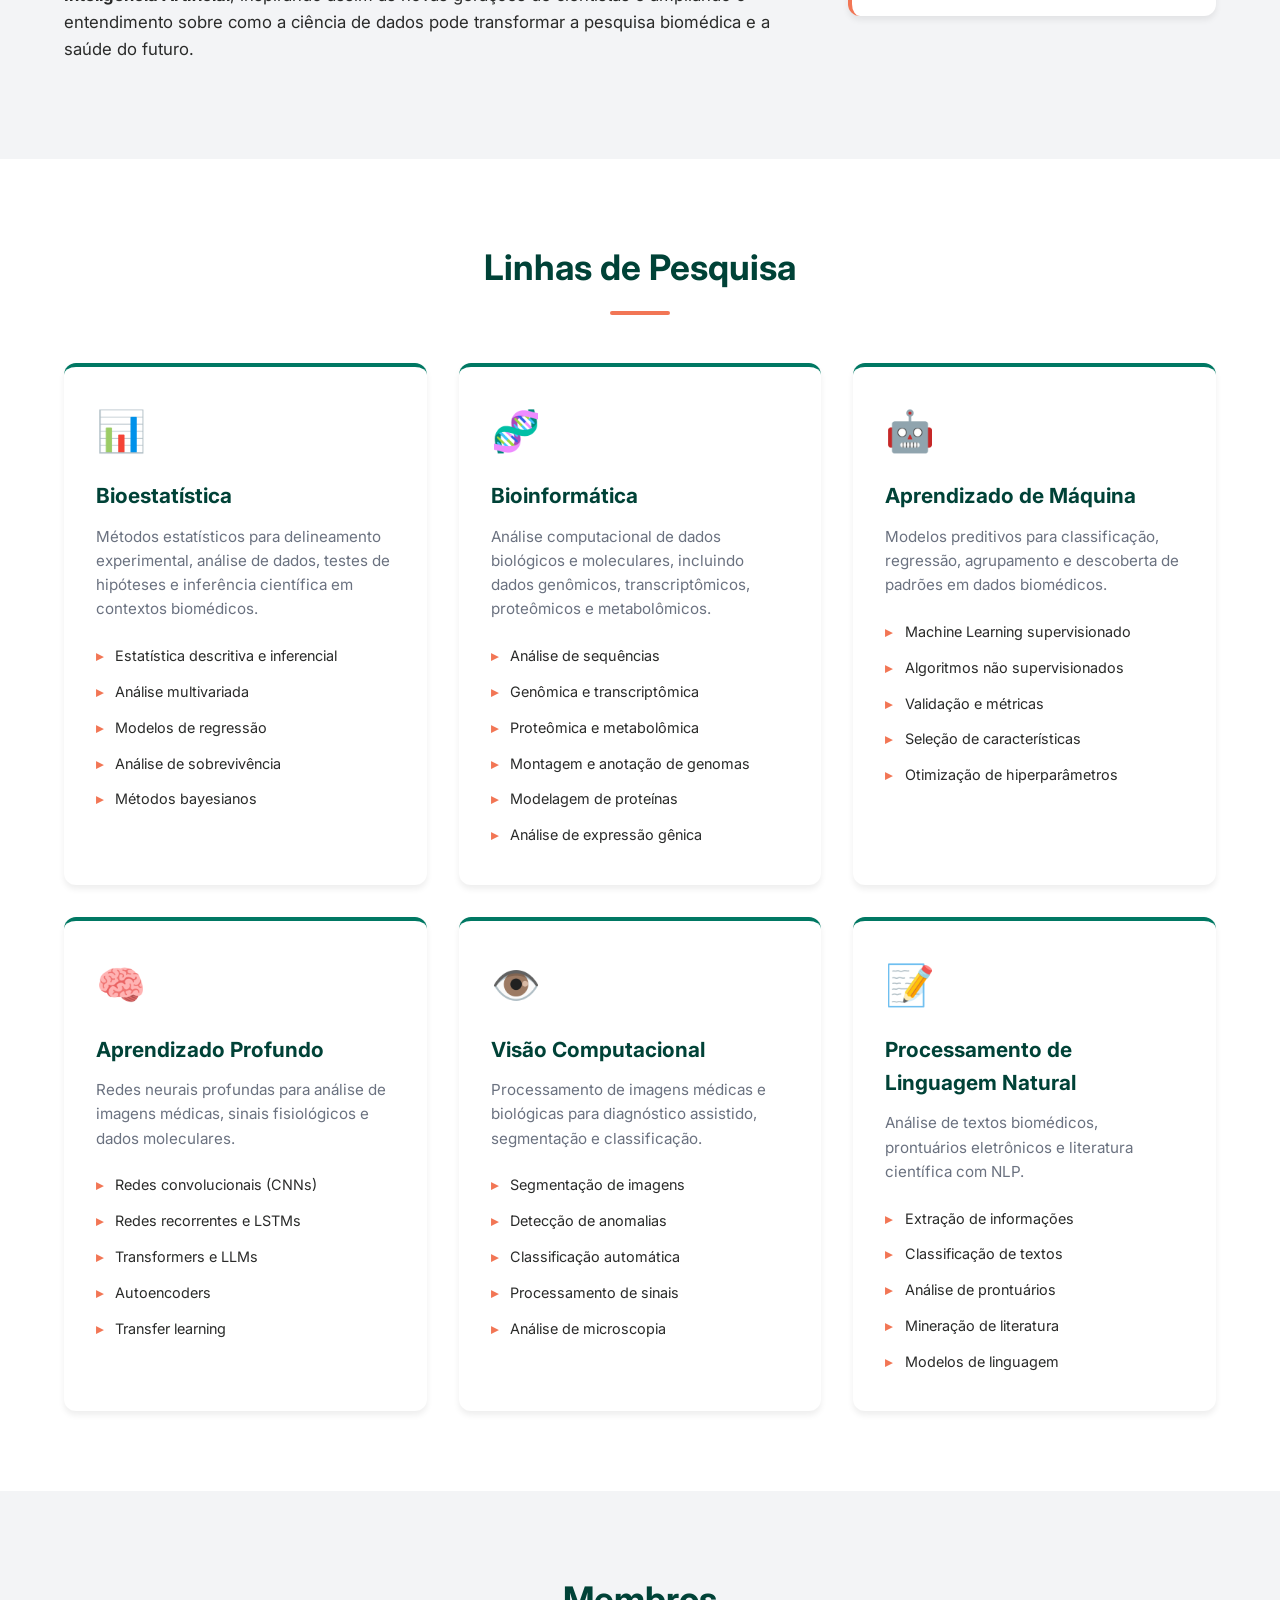
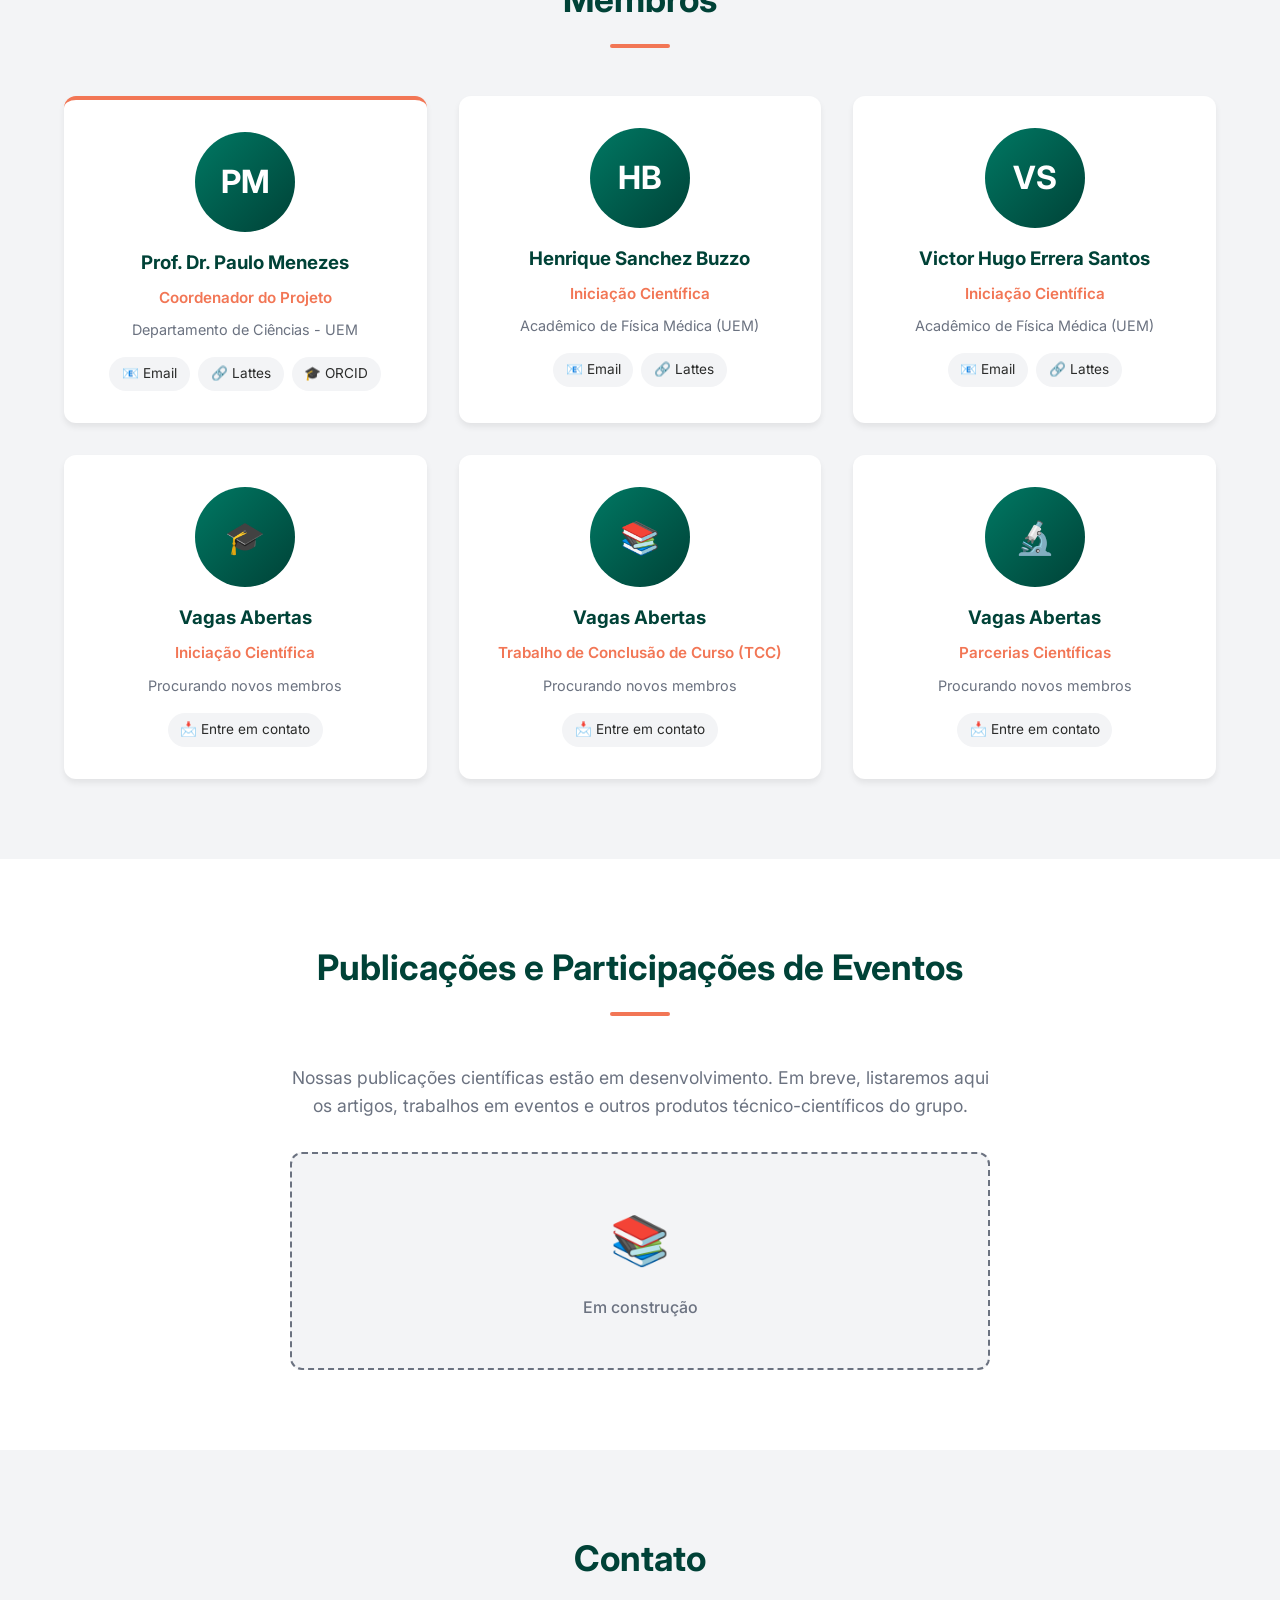
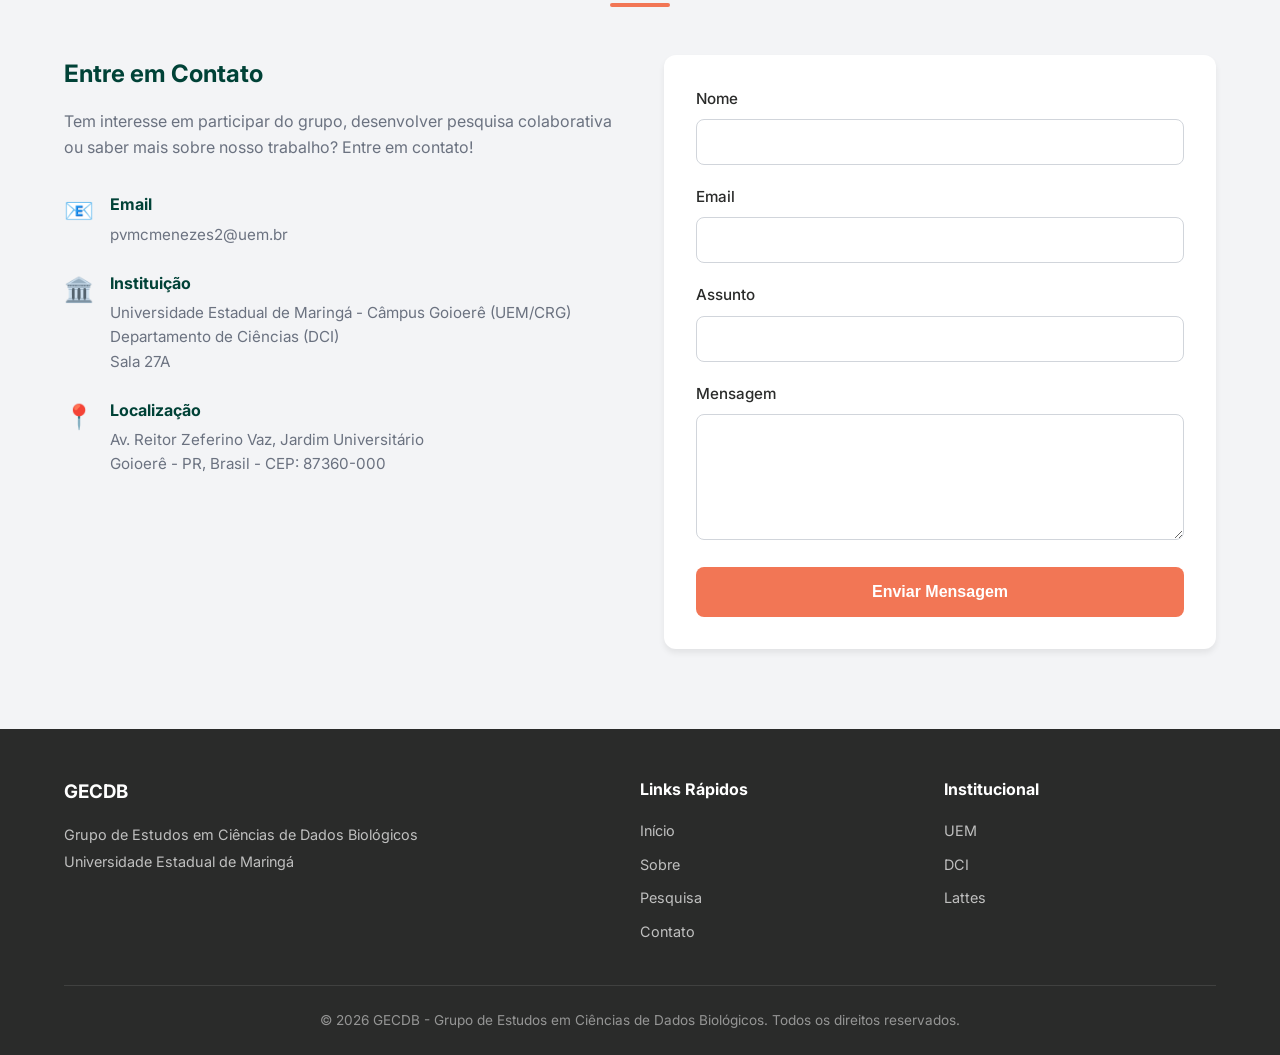
==== commit 3c95643f: "Add files via upload" ====
--- a/index.html
+++ b/index.html
@@ -4,8 +4,7 @@
     <meta charset="UTF-8">
     <meta name="viewport" content="width=device-width, initial-scale=1.0">
     <meta name="description" content="GECDB - Grupo de Estudos em Ciências de Dados Biológicos da Universidade Estadual de Maringá">
-    <title>GECDB | Ciências de Dados | UEM</title> <!-- Este é um comentário -->
-
+    <title>GECDB | Ciências de Dados e Bioinformática | UEM</title> <!-- Este é um comentário -->
     <link rel="stylesheet" href="css/style.css">
     <link rel="preconnect" href="https://fonts.googleapis.com">
     <link rel="preconnect" href="https://fonts.gstatic.com" crossorigin>
@@ -45,8 +44,7 @@
             <div class="hero-content">
                 <h2 class="hero-title">Data Science aplicada às Ciências Biomédicas</h2>
                 <p class="hero-description">
-                    Somos um grupo de pesquisa interdisciplinar da UEM Câmpus Goioerê (UEM-CRG) dedicado ao desenvolvimento de métodos quantitativos e computacionais para análise de dados biomédicos,
-                    integrando Bioestatística, Ciência de Dados, Bioinformática e Inteligência Artificial.
+                    Somos um grupo de pesquisa interdisciplinar da Universidade Estadual de Maringá (UEM) Câmpus Goioerê dedicado ao estudo e desenvolvimento de métodos quantitativos e computacionais para análise de dados biomédicos, integrando Bioestatística, Ciência de Dados, Bioinformática e Inteligência Artificial.
                 </p>
                 <div class="hero-buttons">
                     <a href="#pesquisa" class="btn btn-primary">Nossas Pesquisas</a>
@@ -79,11 +77,11 @@
                     </p>
                     <p>
                         Além da produção científica, o GECDB tem um forte compromisso com a <strong>divulgação
-                        científica</strong>! Acreditamos que tornar o conhecimento acessível e instigar a curiosidade
-                        são caminhos essenciais para fortalecer uma cultura científica na sociedade. Por meio de
+                        científica</strong>: acreditamos que tornar o conhecimento acessível e instigar a curiosidade
+                        são caminhos essenciais para fortalecer uma cultura científica em nossa sociedade. Por meio de
                         materiais didáticos, participação em eventos abertos e conteúdos em linguagem acessível,
                         buscamos aproximar o público — especialmente jovens estudantes das Escolas de Goioerê e região — dos temas fascinantes que
-                        unem Biologia, Computação e Inteligência Artificial, inspirando novas gerações de cientistas e ampliando
+                        unem <strong>Biologia</strong>, <strong>Ciências da Computação</strong> e <strong>Inteligência Artificial</strong>, inspirando assim as novas gerações de cientistas e ampliando
                         o entendimento sobre como a ciência de dados pode transformar a pesquisa biomédica e a
                         saúde do futuro.
                     </p>
@@ -91,11 +89,11 @@
                 <div class="about-stats">
                     <div class="stat-card">
                         <div class="stat-number">6</div>
-                        <div class="stat-label">Linhas de Pesquisa</div>
+                        <div class="stat-label">Linhas de Pesquisa do GECDB</div>
                     </div>
                     <div class="stat-card">
-                        <div class="stat-number">15+</div>
-                        <div class="stat-label">Bases de Dados</div>
+                        <div class="stat-number">3</div>
+                        <div class="stat-label">Número de Participantes</div>
                     </div>
                     <div class="stat-card">
                         <div class="stat-number">∞</div>
@@ -133,6 +131,7 @@
                         <li>Genômica e transcriptômica</li>
                         <li>Proteômica e metabolômica</li>
                         <li>Montagem e anotação de genomas</li>
+                        <li>Modelagem de proteínas</li>
                         <li>Análise de expressão gênica</li>
                     </ul>
                 </div>
@@ -192,51 +191,93 @@
         </div>
     </section>
 
-    <!-- MEMBROS -->
-    <section id="membros" class="section members">
-        <div class="container">
-            <h2 class="section-title">Membros</h2>
-            <div class="members-grid">
-                <div class="member-card coordinator">
-                    <div class="member-photo">
-                        <div class="photo-placeholder">PM</div>
-                    </div>
-                    <h3>Prof. Dr. Paulo Menezes</h3>
-                    <p class="member-role">Coordenador do Projeto</p>
-                    <p class="member-affiliation">Departamento de Ciências - UEM</p>
-                    <div class="member-links">
-                        <a href="mailto:pvmcmenezes2@uem.br" class="member-link">📧 Email</a>
-                        <a href="http://lattes.cnpq.br/9989115415178129" class="member-link">🔗 Lattes</a>
-                        <a href="https://orcid.org/0000-0002-5826-5007" class="member-link">🎓 ORCID</a>
-                    </div>
-                </div>
-
-                <div class="member-card">
-                    <div class="member-photo">
-                        <div class="photo-placeholder">🎓</div>
-                    </div>
-                    <h3>Vagas Abertas</h3>
-                    <p class="member-role">Iniciação Científica</p>
-                    <p class="member-affiliation">Procurando novos membros</p>
-                    <div class="member-links">
-                        <a href="mailto:pvmcmenezes2@uem.br" class="member-link">📩 Entre em contato</a>
-                    </div>
-                </div>
-
-                <div class="member-card">
-                    <div class="member-photo">
-                        <div class="photo-placeholder">📚</div>
-                    </div>
-                    <h3>Vagas Abertas</h3>
-                    <p class="member-role">Trabalho de Conclusão</p>
-                    <p class="member-affiliation">Procurando novos membros</p>
-                    <div class="member-links">
-                        <a href="mailto:pvmcmenezes2@uem.br" class="member-link">📩 Entre em contato</a>
-                    </div>
-                </div>
-            </div>
-        </div>
-    </section>
+<!-- MEMBROS -->
+<section id="membros" class="section members">
+    <div class="container">
+        <h2 class="section-title">Membros</h2>
+        <div class="members-grid">
+
+            <!-- Primeira fileira -->
+            <div class="member-card coordinator">
+                <div class="member-photo">
+                    <div class="photo-placeholder">PM</div>
+                </div>
+                <h3>Prof. Dr. Paulo Menezes</h3>
+                <p class="member-role">Coordenador do Projeto</p>
+                <p class="member-affiliation">Departamento de Ciências - UEM</p>
+                <div class="member-links">
+                    <a href="mailto:pvmcmenezes2@uem.br" class="member-link">📧 Email</a>
+                    <a href="http://lattes.cnpq.br/9989115415178129" class="member-link" target="_blank" rel="noopener noreferrer">🔗 Lattes</a>
+                    <a href="https://orcid.org/0000-0002-5826-5007" class="member-link" target="_blank" rel="noopener noreferrer">🎓 ORCID</a>
+                </div>
+            </div>
+
+            <div class="member-card">
+                <div class="member-photo">
+                    <div class="photo-placeholder">HB</div>
+                </div>
+                <h3>Henrique Sanchez Buzzo</h3>
+                <p class="member-role">Iniciação Científica</p>
+                <p class="member-affiliation">Acadêmico de Física Médica (UEM)</p>
+                <div class="member-links">
+                    <a href="mailto:ra151929@uem.br" class="member-link">📧 Email</a>
+                    <a href="https://lattes.cnpq.br/" class="member-link" target="_blank" rel="noopener noreferrer">🔗 Lattes</a>
+                </div>
+            </div>
+
+            <div class="member-card">
+                <div class="member-photo">
+                    <div class="photo-placeholder">VS</div>
+                </div>
+                <h3>Victor Hugo Errera Santos</h3>
+                <p class="member-role">Iniciação Científica</p>
+                <p class="member-affiliation">Acadêmico de Física Médica (UEM)</p>
+                <div class="member-links">
+                    <a href="mailto:ra148828@uem.br" class="member-link">📧 Email</a>
+                    <a href="https://lattes.cnpq.br/" class="member-link" target="_blank" rel="noopener noreferrer">🔗 Lattes</a>
+                </div>
+            </div>
+
+            <!-- Segunda fileira -->
+            <div class="member-card">
+                <div class="member-photo">
+                    <div class="photo-placeholder">🎓</div>
+                </div>
+                <h3>Vagas Abertas</h3>
+                <p class="member-role">Iniciação Científica</p>
+                <p class="member-affiliation">Procurando novos membros</p>
+                <div class="member-links">
+                    <a href="mailto:pvmcmenezes2@uem.br" class="member-link">📩 Entre em contato</a>
+                </div>
+            </div>
+
+            <div class="member-card">
+                <div class="member-photo">
+                    <div class="photo-placeholder">📚</div>
+                </div>
+                <h3>Vagas Abertas</h3>
+                <p class="member-role">Trabalho de Conclusão de Curso (TCC)</p>
+                <p class="member-affiliation">Procurando novos membros</p>
+                <div class="member-links">
+                    <a href="mailto:pvmcmenezes2@uem.br" class="member-link">📩 Entre em contato</a>
+                </div>
+            </div>
+
+            <div class="member-card">
+                <div class="member-photo">
+                    <div class="photo-placeholder">🔬</div>
+                </div>
+                <h3>Vagas Abertas</h3>
+                <p class="member-role">Parcerias Científicas</p>
+                <p class="member-affiliation">Procurando novos membros</p>
+                <div class="member-links">
+                    <a href="mailto:pvmcmenezes2@uem.br" class="member-link">📩 Entre em contato</a>
+                </div>
+            </div>
+
+        </div>
+    </div>
+</section>
 
     <!-- PUBLICAÇÕES -->
     <section id="publicacoes" class="section publications">
@@ -278,7 +319,7 @@
                             <span class="contact-icon">🏛️</span>
                             <div>
                                 <strong>Instituição</strong>
-                                <p>Universidade Estadual de Maringá (UEM)</p>
+                                <p>Universidade Estadual de Maringá - Câmpus Goioerê (UEM/CRG)</p>
                                 <p>Departamento de Ciências (DCI)</p>
                                 <p>Sala 27A</p>
                             </div>
@@ -294,7 +335,10 @@
                     </div>
                 </div>
                 <div class="contact-form-container">
-                    <form class="contact-form" id="contactForm">
+                    <form class="contact-form" id="contactForm" action="https://formsubmit.co/pvmcmenezes2@uem.br" method="POST">
+                            <input type="hidden" name="_subject" value="Nova mensagem do site!">
+                            <input type="hidden" name="_captcha" value="false">
+                            <input type="hidden" name="_template" value="table">
                         <div class="form-group">
                             <label for="name">Nome</label>
                             <input type="text" id="name" name="name" required>
--- a/css/style.css
+++ b/css/style.css
@@ -414,7 +414,7 @@
 
 .members-grid {
     display: grid;
-    grid-template-columns: repeat(auto-fit, minmax(250px, 1fr));
+    grid-template-columns: repeat(auto-fit, minmax(350px, 1fr));
     gap: 2rem;
 }
 
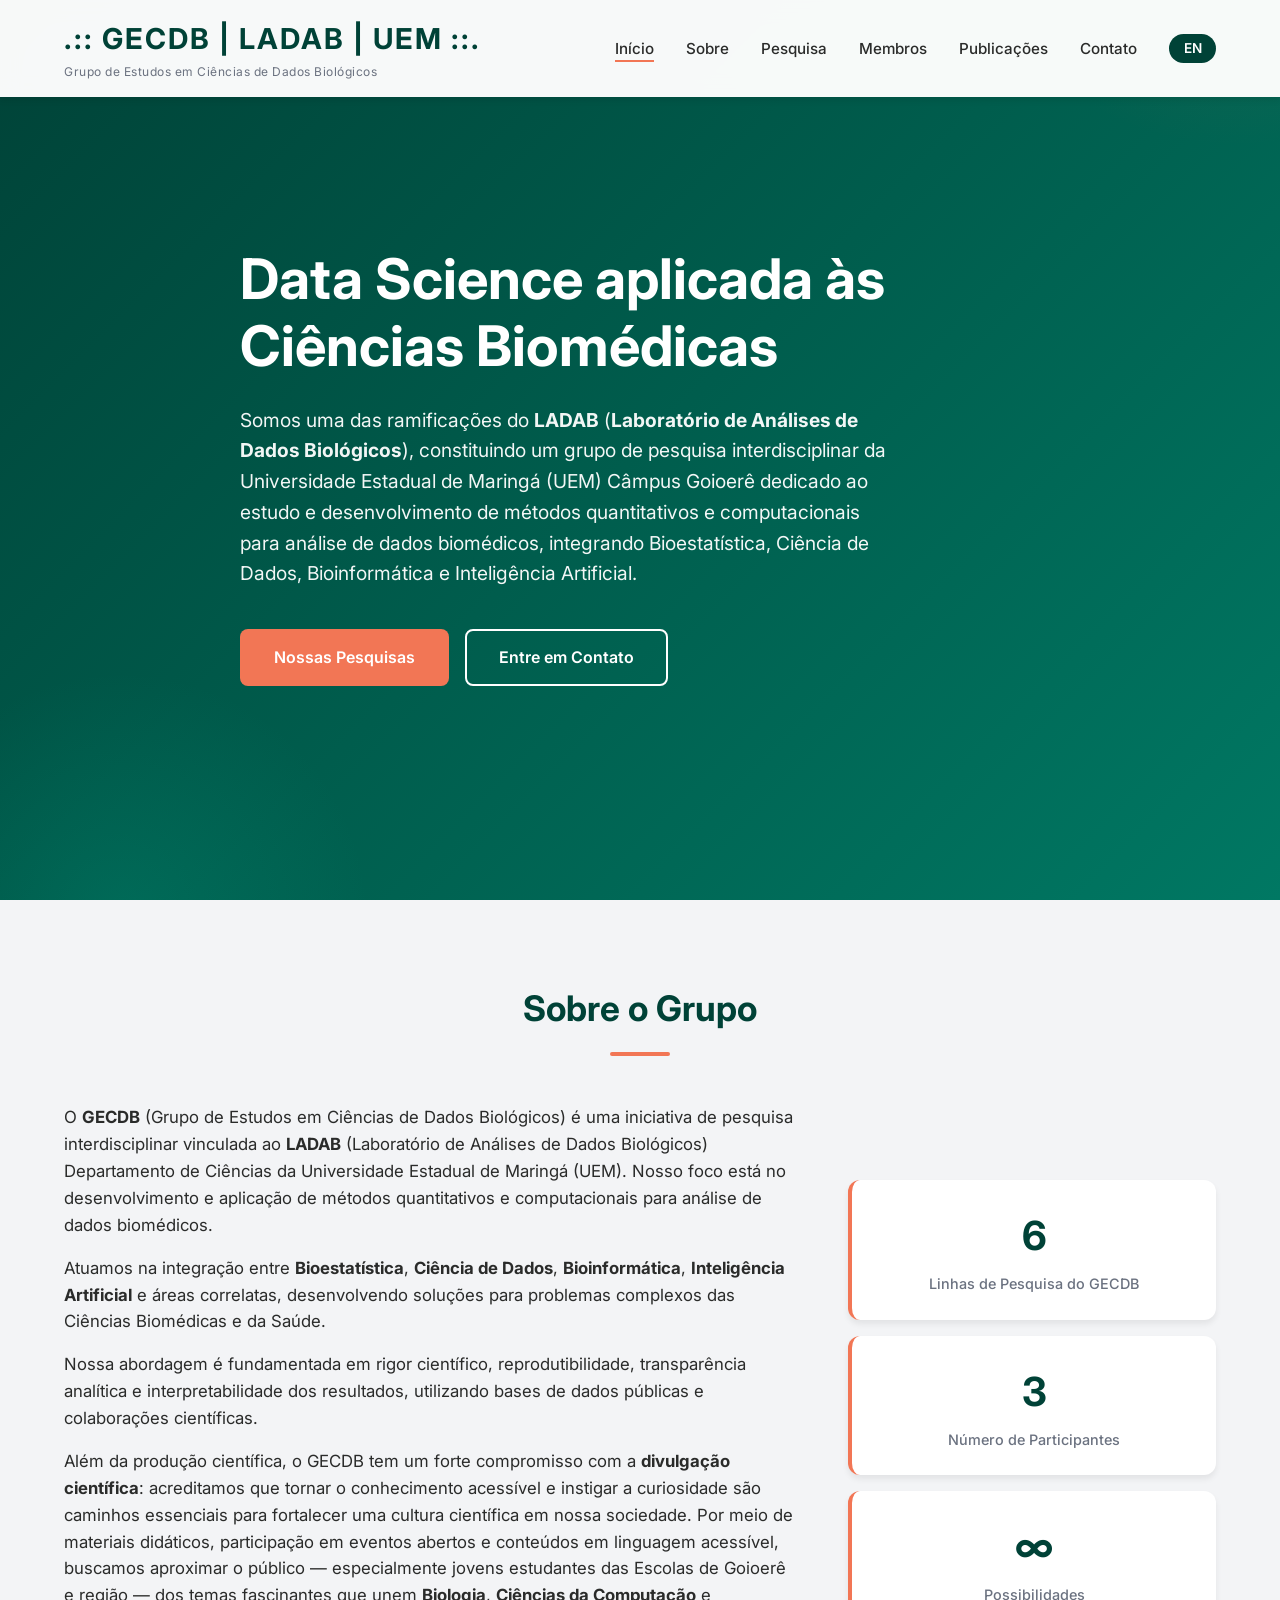
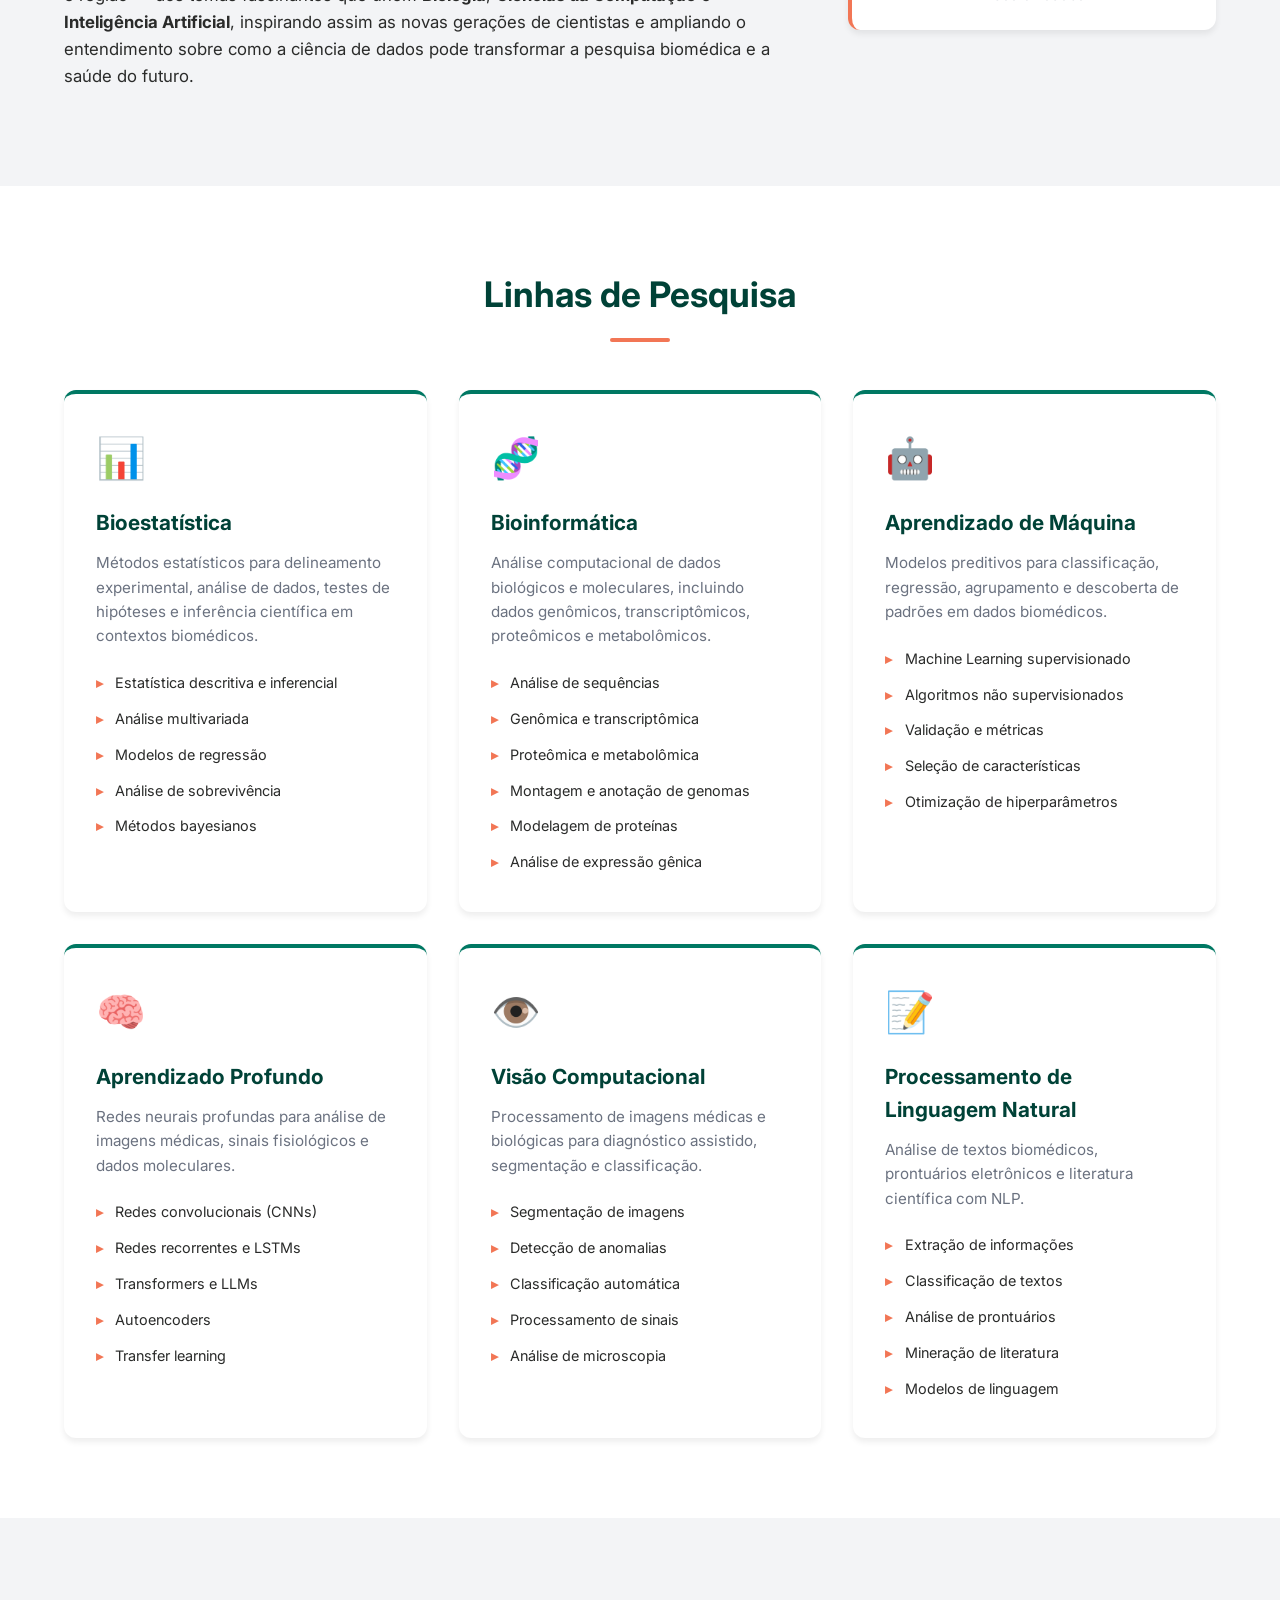
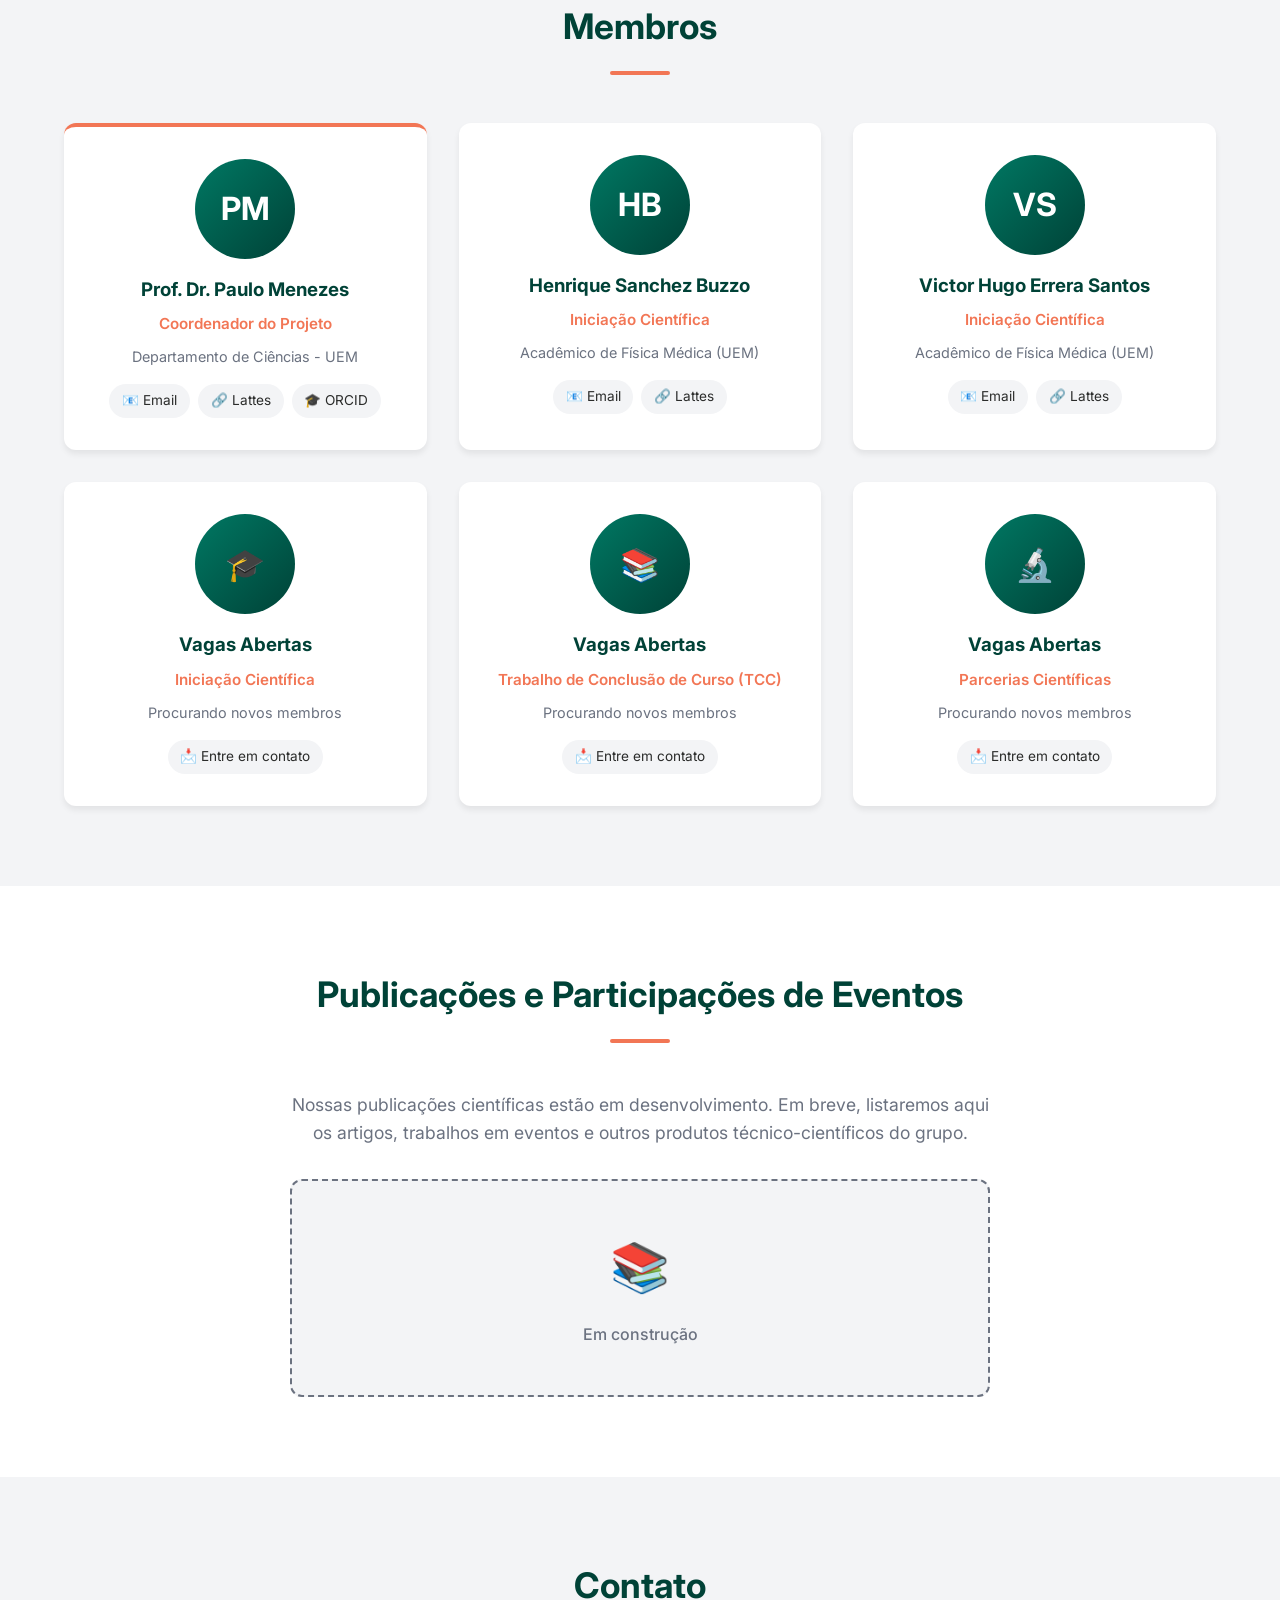
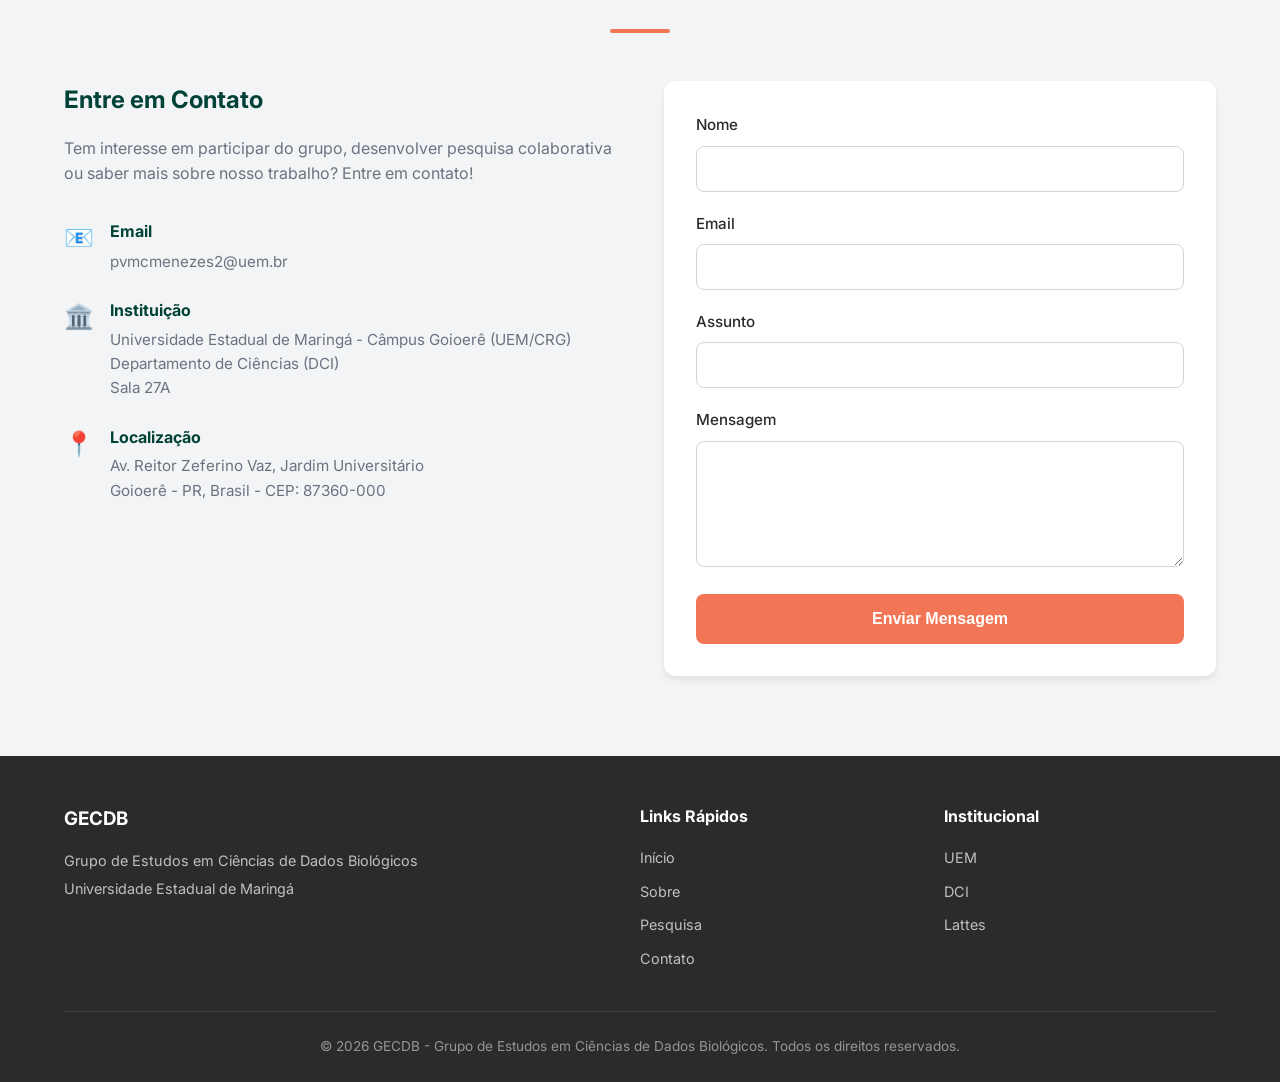
==== commit 52aa12ea: "Add files via upload" ====
--- a/index.html
+++ b/index.html
@@ -17,7 +17,7 @@
         <div class="container">
             <div class="header-content">
                 <div class="logo">
-                    <h1>.:: GECDB | UEM ::.</h1>
+                    <h1>.:: GECDB | LADAB | UEM ::.</h1>
                     <span class="subtitle">Grupo de Estudos em Ciências de Dados Biológicos</span>
                 </div>
                 <nav class="nav">
@@ -44,7 +44,7 @@
             <div class="hero-content">
                 <h2 class="hero-title">Data Science aplicada às Ciências Biomédicas</h2>
                 <p class="hero-description">
-                    Somos um grupo de pesquisa interdisciplinar da Universidade Estadual de Maringá (UEM) Câmpus Goioerê dedicado ao estudo e desenvolvimento de métodos quantitativos e computacionais para análise de dados biomédicos, integrando Bioestatística, Ciência de Dados, Bioinformática e Inteligência Artificial.
+                    Somos uma das ramificações do <strong>LADAB</strong> (<strong>Laboratório de Análises de Dados Biológicos</strong>), constituindo um grupo de pesquisa interdisciplinar da Universidade Estadual de Maringá (UEM) Câmpus Goioerê dedicado ao estudo e desenvolvimento de métodos quantitativos e computacionais para análise de dados biomédicos, integrando Bioestatística, Ciência de Dados, Bioinformática e Inteligência Artificial.
                 </p>
                 <div class="hero-buttons">
                     <a href="#pesquisa" class="btn btn-primary">Nossas Pesquisas</a>
@@ -62,7 +62,7 @@
                 <div class="about-text">
                     <p>
                         O <strong>GECDB</strong> (Grupo de Estudos em Ciências de Dados Biológicos) é uma iniciativa
-                        de pesquisa interdisciplinar vinculada ao Departamento de Ciências da Universidade Estadual
+                        de pesquisa interdisciplinar vinculada ao <strong>LADAB</strong> (Laboratório de Análises de Dados Biológicos) Departamento de Ciências da Universidade Estadual
                         de Maringá (UEM). Nosso foco está no desenvolvimento e aplicação de métodos quantitativos
                         e computacionais para análise de dados biomédicos.
                     </p>
